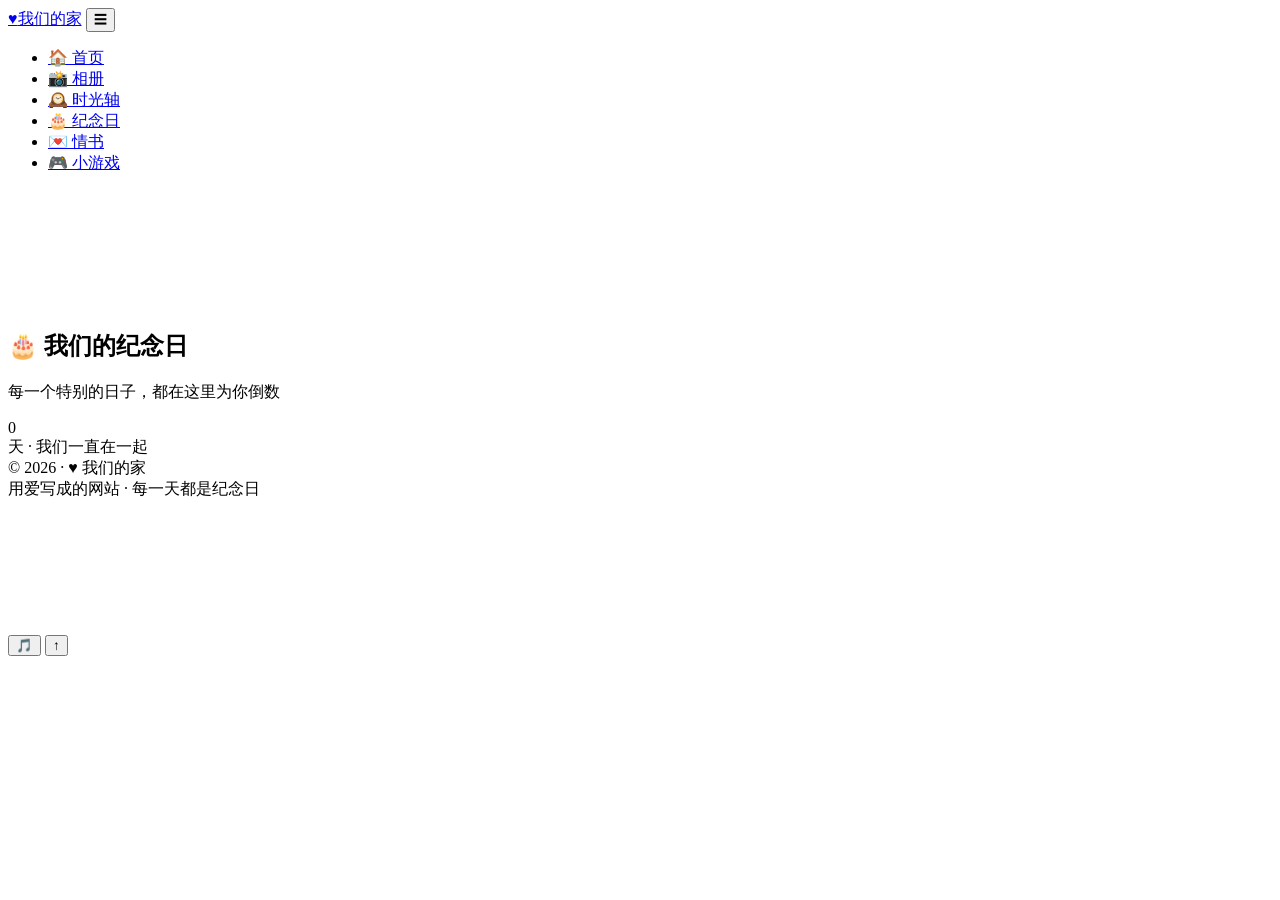
==== anniversary.html @ 44a488ba "init: 情侣网站完整源码(7页面+构建脚本+部署配置)" ====
<!DOCTYPE html>
<html lang="zh-CN">
<head>
  <meta charset="UTF-8">
  <meta name="viewport" content="width=device-width, initial-scale=1.0">
  <title>纪念日 · 特别的日子</title>
  <meta name="description" content="每一个值得庆祝的日子，都倒计时着期待">
  <link rel="icon" href="data:image/svg+xml,%3Csvg xmlns='http://www.w3.org/2000/svg' viewBox='0 0 24 24'%3E%3Cpath fill='%23f06292' d='M12 21s-6.7-4.35-9.33-8.11C.9 10.2 1.6 6.5 4.5 5.3c2.5-1.04 5.05.03 6.5 2.17 1.45-2.14 4-3.21 6.5-2.17 2.9 1.2 3.6 4.9 1.83 7.59C18.7 16.65 12 21 12 21z'/%3E%3C/svg%3E">
  <meta property="og:title" content="纪念日 · 特别的日子">
  <meta property="og:description" content="每一个值得庆祝的日子，都倒计时着期待">
  <meta property="og:type" content="website">
  <meta name="theme-color" content="#f06292">
  <link rel="stylesheet" href="assets/css/style.css">
  <script src="assets/js/config.js"></script>
  <script src="assets/js/lunar.js"></script>
</head>
<body data-page="anniversary.html">

  <nav id="nav">
    <div class="nav-inner">
      <a class="brand" href="home.html"><span class="heart">♥</span><span data-brand>我们的家</span></a>
      <button id="navToggle" aria-label="菜单">☰</button>
      <ul class="nav-links">
        <li><a href="home.html">🏠 首页</a></li>
        <li><a href="gallery.html">📸 相册</a></li>
        <li><a href="timeline.html">🕰️ 时光轴</a></li>
        <li><a href="anniversary.html">🎂 纪念日</a></li>
        <li><a href="letter.html">💌 情书</a></li>
        <li><a href="game.html">🎮 小游戏</a></li>
      </ul>
    </div>
  </nav>

  <main>
    <section class="section" style="padding-top:120px">
      <div class="container">
        <div class="section-title reveal">
          <h2>🎂 我们的纪念日</h2>
          <p>每一个特别的日子，都在这里为你倒数</p>
        </div>

        <!-- 已陪伴总天数 -->
        <div class="big-num glass reveal">
          <div class="num" id="annivTotalDays">0</div>
          <div class="txt">天 · 我们一直在一起</div>
        </div>

        <!-- 下一个纪念日 -->
        <div class="next-anniv glass reveal" id="nextAnniv"></div>

        <div class="anniv-grid" id="annivGrid"></div>
      </div>
    </section>
  </main>

  <footer>
    <div class="brand-line">© <span id="footYear"></span> · <span class="foot-heart">♥</span> <span data-brand>我们的家</span></div>
    <div>用爱写成的网站 · 每一天都是纪念日</div>
  </footer>

  <button id="musicBtn" aria-label="音乐"><span id="musicIcon">🎵</span></button>
  <button id="topBtn" aria-label="返回顶部">↑</button>
  <canvas id="fxCanvas"></canvas>

  <script>
    document.getElementById("footYear").textContent = new Date().getFullYear();
  </script>
  <script src="assets/js/countdown.js"></script>
  <script src="assets/js/main.js"></script>
</body>
</html>
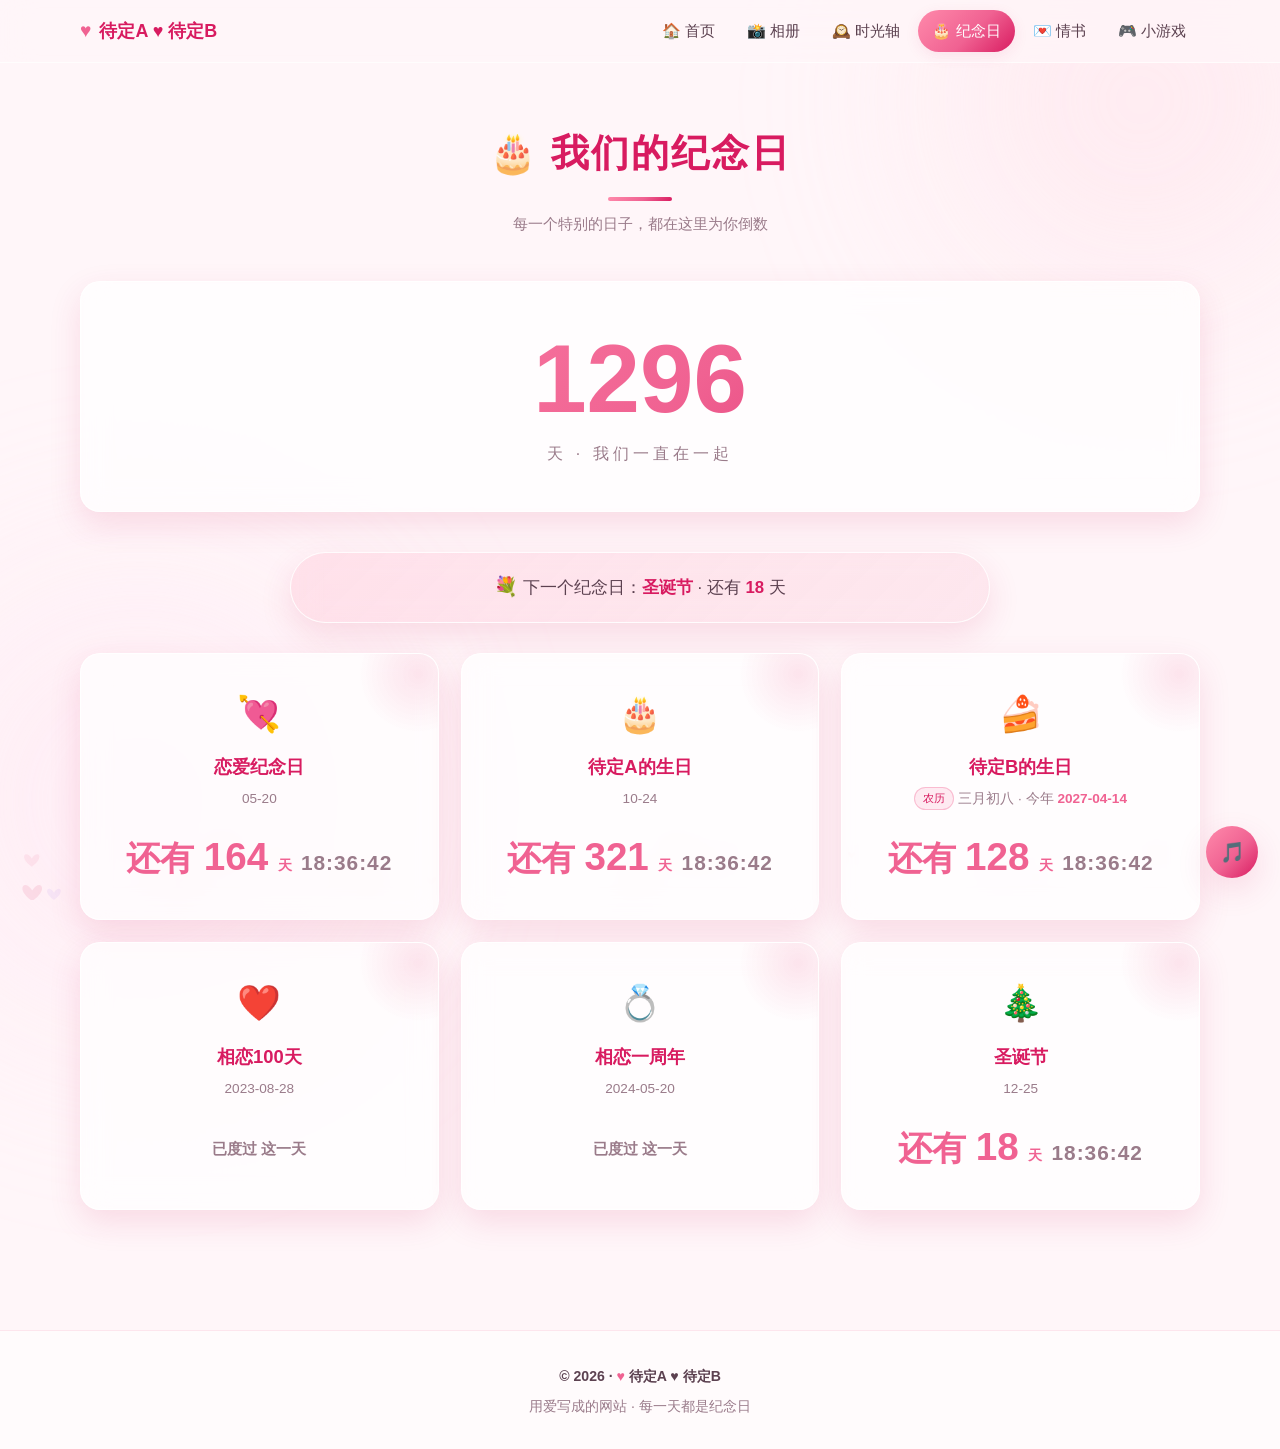
==== commit 7a967090: "feat: 管理员后台 + 服务器端数据存储（留言/情书/照片跨设备共享）" ====
--- a/anniversary.html
+++ b/anniversary.html
@@ -11,6 +11,7 @@
   <meta property="og:type" content="website">
   <meta name="theme-color" content="#f06292">
   <link rel="stylesheet" href="assets/css/style.css">
+  <script src="api/config.php"></script>
   <script src="assets/js/config.js"></script>
   <script src="assets/js/lunar.js"></script>
 </head>
--- a/assets/css/style.css
+++ b/assets/css/style.css
@@ -0,0 +1,1358 @@
+/* ============================================================
+   情侣网站 · 全局样式
+   主题: 粉樱浪漫 · 玻璃拟态 · 零依赖
+   ============================================================ */
+
+:root {
+  --rose:        #f06292;   /* 主色: 玫瑰粉 */
+  --rose-deep:   #d81b60;   /* 深玫红 */
+  --rose-soft:   #f8bbd0;   /* 浅粉 */
+  --peach:       #ffab91;   /* 蜜桃橙 */
+  --lavender:    #b39ddb;   /* 淡紫 */
+  --gold:        #f9a825;   /* 暖金 */
+  --bg:          #fff6f9;   /* 页面底色 */
+  --card:        rgba(255, 255, 255, 0.72);
+  --glass-border:rgba(255, 255, 255, 0.85);
+  --ink:         #5c4150;   /* 主文字 */
+  --ink-soft:    #9a7b8a;   /* 次要文字 */
+  --shadow:      0 12px 32px rgba(214, 51, 108, 0.14);
+  --shadow-sm:   0 4px 14px rgba(214, 51, 108, 0.10);
+  --radius:      20px;
+  --grad:        linear-gradient(135deg, #ff9a9e 0%, #fecfef 55%, #fbd2e0 100%);
+  --grad-btn:    linear-gradient(135deg, #ff8aab 0%, #f06292 55%, #d81b60 100%);
+  --font:        "PingFang SC", "Hiragino Sans GB", "Microsoft YaHei",
+                 "Noto Sans SC", "Source Han Sans SC", sans-serif;
+}
+
+/* ---------- 基础 ---------- */
+* { margin: 0; padding: 0; box-sizing: border-box; }
+
+html { scroll-behavior: smooth; }
+
+body {
+  font-family: var(--font);
+  color: var(--ink);
+  background: var(--bg);
+  min-height: 100vh;
+  overflow-x: hidden;
+  line-height: 1.7;
+  -webkit-font-smoothing: antialiased;
+  animation: pageIn 0.6s ease;
+}
+@keyframes pageIn {
+  from { opacity: 0; }
+  to   { opacity: 1; }
+}
+
+/* 背景装饰: 柔光渐变圆 */
+body::before, body::after {
+  content: "";
+  position: fixed;
+  z-index: -2;
+  border-radius: 50%;
+  filter: blur(90px);
+  opacity: 0.55;
+  pointer-events: none;
+}
+body::before {
+  width: 560px; height: 560px;
+  top: -180px; right: -140px;
+  background: radial-gradient(circle, #ffd9e3 0%, transparent 70%);
+}
+body::after {
+  width: 640px; height: 640px;
+  bottom: -220px; left: -180px;
+  background: radial-gradient(circle, #ffe0f0 0%, transparent 70%);
+}
+
+/* 背景飘心画布 */
+#heartsCanvas {
+  position: fixed;
+  inset: 0;
+  z-index: -1;
+  pointer-events: none;
+}
+
+/* 光标跟随爱心画布(在内容之上、弹窗之下) */
+#cursorCanvas {
+  position: fixed;
+  inset: 0;
+  z-index: 1;
+  pointer-events: none;
+}
+
+::selection { background: var(--rose-soft); color: var(--rose-deep); }
+
+/* 滚动条 */
+::-webkit-scrollbar { width: 10px; }
+::-webkit-scrollbar-track { background: transparent; }
+::-webkit-scrollbar-thumb {
+  background: linear-gradient(var(--rose-soft), var(--rose));
+  border-radius: 6px;
+}
+
+img { max-width: 100%; display: block; }
+a { color: inherit; text-decoration: none; }
+button { font-family: inherit; cursor: pointer; border: none; background: none; }
+
+/* ---------- 工具类 ---------- */
+.container {
+  width: min(1120px, 92vw);
+  margin: 0 auto;
+}
+
+.glass {
+  background: var(--card);
+  border: 1px solid var(--glass-border);
+  backdrop-filter: blur(14px);
+  -webkit-backdrop-filter: blur(14px);
+  border-radius: var(--radius);
+  box-shadow: var(--shadow);
+}
+
+.btn {
+  display: inline-flex;
+  align-items: center;
+  gap: 8px;
+  padding: 13px 30px;
+  border-radius: 999px;
+  background: var(--grad-btn);
+  color: #fff;
+  font-size: 1rem;
+  font-weight: 600;
+  letter-spacing: 1px;
+  box-shadow: var(--shadow-sm);
+  transition: transform 0.25s ease, box-shadow 0.25s ease;
+}
+.btn:hover { transform: translateY(-3px) scale(1.03); box-shadow: var(--shadow); }
+.btn:active { transform: translateY(-1px) scale(0.98); }
+
+.btn-ghost {
+  background: transparent;
+  color: var(--rose-deep);
+  border: 2px solid var(--rose);
+}
+.btn-ghost:hover { background: rgba(240, 98, 146, 0.08); }
+
+.section {
+  padding: 76px 0 60px;
+}
+.section-title {
+  text-align: center;
+  margin-bottom: 44px;
+}
+.section-title h2 {
+  font-size: clamp(1.7rem, 4vw, 2.4rem);
+  color: var(--rose-deep);
+  letter-spacing: 2px;
+  position: relative;
+  display: inline-block;
+}
+.section-title h2::after {
+  content: "";
+  display: block;
+  width: 64px; height: 4px;
+  margin: 12px auto 0;
+  border-radius: 4px;
+  background: var(--grad-btn);
+}
+.section-title p {
+  margin-top: 10px;
+  color: var(--ink-soft);
+  font-size: 0.95rem;
+}
+
+/* 滚动浮现动画 */
+.reveal {
+  opacity: 0;
+  transform: translateY(28px);
+  transition: opacity 0.7s ease, transform 0.7s ease;
+}
+.reveal.visible { opacity: 1; transform: none; }
+
+/* ---------- 导航栏 ---------- */
+#nav {
+  position: fixed;
+  top: 0; left: 0; right: 0;
+  z-index: 100;
+  backdrop-filter: blur(16px);
+  -webkit-backdrop-filter: blur(16px);
+  background: rgba(255, 246, 249, 0.72);
+  border-bottom: 1px solid rgba(255, 255, 255, 0.7);
+  transition: box-shadow 0.3s ease;
+}
+#nav.scrolled { box-shadow: 0 6px 24px rgba(214, 51, 108, 0.12); }
+
+.nav-inner {
+  width: min(1120px, 94vw);
+  margin: 0 auto;
+  height: 62px;
+  display: flex;
+  align-items: center;
+  justify-content: space-between;
+}
+
+.brand {
+  display: flex;
+  align-items: center;
+  gap: 8px;
+  font-weight: 700;
+  font-size: 1.12rem;
+  color: var(--rose-deep);
+}
+.brand .heart {
+  display: inline-block;
+  color: var(--rose);
+  animation: heartbeat 1.4s ease-in-out infinite;
+  font-size: 1.2rem;
+}
+@keyframes heartbeat {
+  0%, 100% { transform: scale(1); }
+  12%      { transform: scale(1.22); }
+  24%      { transform: scale(1); }
+  36%      { transform: scale(1.18); }
+  48%      { transform: scale(1); }
+}
+
+.nav-links {
+  display: flex;
+  align-items: center;
+  gap: 4px;
+  list-style: none;
+}
+.nav-links a {
+  display: block;
+  padding: 8px 14px;
+  border-radius: 999px;
+  font-size: 0.94rem;
+  color: var(--ink);
+  transition: all 0.25s ease;
+}
+.nav-links a:hover { color: var(--rose-deep); background: rgba(240, 98, 146, 0.10); }
+.nav-links a.active {
+  color: #fff;
+  background: var(--grad-btn);
+  box-shadow: var(--shadow-sm);
+}
+
+/* 汉堡菜单(移动端) */
+#navToggle {
+  display: none;
+  width: 42px; height: 42px;
+  border-radius: 12px;
+  font-size: 1.4rem;
+  color: var(--rose-deep);
+  background: rgba(255, 255, 255, 0.8);
+  box-shadow: var(--shadow-sm);
+}
+
+/* ---------- 顶部主区(首页 Hero) ---------- */
+.hero {
+  min-height: 100vh;
+  display: flex;
+  align-items: center;
+  justify-content: center;
+  text-align: center;
+  padding: 110px 0 70px;
+  position: relative;
+}
+.hero-inner { max-width: 760px; }
+
+.hero .names {
+  font-size: clamp(2.4rem, 7vw, 4.2rem);
+  font-weight: 800;
+  letter-spacing: 4px;
+  background: var(--grad-btn);
+  -webkit-background-clip: text;
+  background-clip: text;
+  color: transparent;
+  line-height: 1.25;
+  text-shadow: 0 0 0 rgba(0,0,0,0);
+  filter: drop-shadow(0 4px 14px rgba(216, 27, 96, 0.25));
+}
+.hero-greeting {
+  display: inline-block;
+  margin-bottom: 18px;
+  font-size: 0.95rem;
+  color: var(--rose-deep);
+  background: rgba(255, 255, 255, 0.65);
+  padding: 6px 20px;
+  border-radius: 999px;
+  box-shadow: var(--shadow-sm);
+  letter-spacing: 1px;
+}
+.hero .names .amp {
+  margin: 0 0.3em;
+  background: none;
+  color: var(--rose);
+  -webkit-text-fill-color: var(--rose);
+  animation: heartbeat 1.4s ease-in-out infinite;
+  display: inline-block;
+}
+
+.hero .slogan {
+  margin: 26px auto 14px;
+  font-size: clamp(1.05rem, 2.6vw, 1.35rem);
+  color: var(--ink-soft);
+  max-width: 620px;
+  min-height: 2.4em;
+}
+
+/* 情话轮播 */
+.rotator {
+  margin: 18px auto 34px;
+  min-height: 3.2em;
+  display: flex;
+  align-items: center;
+  justify-content: center;
+}
+.rotator .msg {
+  font-size: clamp(1.1rem, 3vw, 1.5rem);
+  color: var(--rose-deep);
+  font-weight: 600;
+  padding: 14px 26px;
+  border-radius: 999px;
+  background: rgba(255, 255, 255, 0.75);
+  box-shadow: var(--shadow-sm);
+  opacity: 0;
+  transform: translateY(14px);
+  transition: opacity 0.6s ease, transform 0.6s ease;
+}
+.rotator .msg.show { opacity: 1; transform: none; }
+
+.hero-btns { display: flex; gap: 16px; justify-content: center; flex-wrap: wrap; }
+
+/* 今日特殊日庆祝横幅 */
+.today-banner {
+  display: flex;
+  align-items: center;
+  justify-content: center;
+  gap: 6px;
+  flex-wrap: wrap;
+  margin: 34px auto 0;
+  max-width: 580px;
+  padding: 15px 28px;
+  border-radius: 999px;
+  background: linear-gradient(135deg, #ffe3ec, #ffd0de);
+  border: 2px solid rgba(216, 27, 96, 0.25);
+  color: var(--rose-deep);
+  font-size: 1.06rem;
+  font-weight: 600;
+  box-shadow: var(--shadow);
+  animation: bannerPulse 2s ease-in-out infinite;
+}
+@keyframes bannerPulse {
+  0%, 100% { box-shadow: 0 0 0 0 rgba(240, 98, 146, 0.35); }
+  50%      { box-shadow: 0 0 0 14px rgba(240, 98, 146, 0); }
+}
+
+/* 大数字计时器 */
+.stat-band {
+  padding: 16px 0;
+}
+.stat-grid {
+  display: grid;
+  grid-template-columns: repeat(4, 1fr);
+  gap: 18px;
+}
+.stat-card {
+  text-align: center;
+  padding: 26px 12px;
+  border-radius: var(--radius);
+}
+.stat-card .num {
+  font-size: clamp(2rem, 5vw, 3.2rem);
+  font-weight: 800;
+  color: var(--rose-deep);
+  font-variant-numeric: tabular-nums;
+  line-height: 1.1;
+}
+.stat-card .label {
+  margin-top: 6px;
+  color: var(--ink-soft);
+  font-size: 0.9rem;
+  letter-spacing: 3px;
+}
+.stat-band .hint {
+  text-align: center;
+  margin-top: 16px;
+  color: var(--ink-soft);
+  font-size: 0.92rem;
+}
+
+/* 首页卡片区 */
+.card-grid {
+  display: grid;
+  grid-template-columns: repeat(3, 1fr);
+  gap: 22px;
+}
+.feature-card {
+  padding: 30px 26px;
+  border-radius: var(--radius);
+  transition: transform 0.3s ease, box-shadow 0.3s ease;
+}
+.feature-card:hover { transform: translateY(-6px); box-shadow: var(--shadow); }
+.feature-card .icon { font-size: 2.4rem; margin-bottom: 12px; }
+.feature-card h3 { font-size: 1.15rem; color: var(--rose-deep); margin-bottom: 8px; }
+.feature-card p { color: var(--ink-soft); font-size: 0.92rem; }
+.feature-card .link {
+  display: inline-block;
+  margin-top: 14px;
+  color: var(--rose);
+  font-weight: 600;
+  font-size: 0.9rem;
+}
+.feature-card .link:hover { color: var(--rose-deep); }
+
+/* ---------- 相册页 ---------- */
+.gallery-toolbar {
+  text-align: center;
+  margin-bottom: 20px;
+}
+.photo .photo-del {
+  position: absolute;
+  top: 10px; right: 10px;
+  z-index: 2;
+  width: 30px; height: 30px;
+  border-radius: 50%;
+  background: rgba(60, 20, 40, 0.65);
+  color: #fff;
+  font-size: 0.85rem;
+  display: flex;
+  align-items: center;
+  justify-content: center;
+  opacity: 0;
+  transition: opacity 0.25s ease, background 0.25s ease;
+}
+.photo:hover .photo-del { opacity: 1; }
+.photo .photo-del:hover { background: #c62828; }
+.lb-idx {
+  color: #ffd54f;
+  font-weight: 700;
+  margin-right: 8px;
+  font-variant-numeric: tabular-nums;
+}
+.filter-bar {
+  display: flex;
+  justify-content: center;
+  gap: 10px;
+  flex-wrap: wrap;
+  margin-bottom: 34px;
+}
+.chip {
+  padding: 9px 22px;
+  border-radius: 999px;
+  font-size: 0.92rem;
+  color: var(--ink-soft);
+  background: rgba(255, 255, 255, 0.75);
+  box-shadow: var(--shadow-sm);
+  transition: all 0.25s ease;
+}
+.chip:hover { color: var(--rose-deep); }
+.chip.active {
+  background: var(--grad-btn);
+  color: #fff;
+  box-shadow: var(--shadow);
+}
+
+.masonry {
+  columns: 3;
+  column-gap: 18px;
+}
+.photo {
+  break-inside: avoid;
+  margin-bottom: 18px;
+  border-radius: 18px;
+  overflow: hidden;
+  position: relative;
+  cursor: pointer;
+  box-shadow: var(--shadow-sm);
+  transition: transform 0.3s ease, box-shadow 0.3s ease;
+}
+.photo:hover { transform: translateY(-5px) scale(1.01); box-shadow: var(--shadow); }
+.photo img { width: 100%; }
+.photo .cap {
+  position: absolute;
+  left: 0; right: 0; bottom: 0;
+  padding: 30px 16px 12px;
+  background: linear-gradient(transparent, rgba(60, 20, 40, 0.72));
+  color: #fff;
+  font-size: 0.9rem;
+  opacity: 0;
+  transition: opacity 0.3s ease;
+}
+.photo:hover .cap { opacity: 1; }
+
+/* 灯箱 */
+#lightbox {
+  position: fixed;
+  inset: 0;
+  z-index: 200;
+  display: none;
+  align-items: center;
+  justify-content: center;
+  background: rgba(40, 12, 26, 0.88);
+  backdrop-filter: blur(10px);
+}
+#lightbox.open { display: flex; }
+#lightbox img {
+  max-width: min(88vw, 1000px);
+  max-height: 78vh;
+  border-radius: 16px;
+  box-shadow: 0 20px 60px rgba(0,0,0,0.5);
+  animation: zoomIn 0.3s ease;
+}
+@keyframes zoomIn {
+  from { transform: scale(0.92); opacity: 0; }
+  to   { transform: scale(1);   opacity: 1; }
+}
+.lb-caption {
+  position: absolute;
+  bottom: 26px;
+  left: 50%;
+  transform: translateX(-50%);
+  color: #fff;
+  font-size: 1rem;
+  background: rgba(0,0,0,0.35);
+  padding: 8px 20px;
+  border-radius: 999px;
+  max-width: 80vw;
+  text-align: center;
+}
+.lb-btn {
+  position: absolute;
+  top: 50%;
+  transform: translateY(-50%);
+  width: 52px; height: 52px;
+  border-radius: 50%;
+  background: rgba(255,255,255,0.14);
+  color: #fff;
+  font-size: 1.6rem;
+  display: flex;
+  align-items: center;
+  justify-content: center;
+  transition: background 0.25s ease;
+}
+.lb-btn:hover { background: rgba(240, 98, 146, 0.7); }
+#lbPrev  { left: 18px; }
+#lbNext  { right: 18px; }
+#lbClose {
+  position: absolute;
+  top: 18px; right: 18px;
+  transform: none;
+  font-size: 1.2rem;
+}
+
+/* ---------- 时光轴 ---------- */
+.timeline {
+  position: relative;
+  max-width: 860px;
+  margin: 0 auto;
+  padding: 10px 0;
+}
+.timeline::before {
+  content: "";
+  position: absolute;
+  left: 50%;
+  top: 0; bottom: 0;
+  width: 3px;
+  transform: translateX(-50%);
+  background: linear-gradient(var(--rose-soft), var(--rose), var(--lavender));
+  border-radius: 3px;
+}
+.tl-item {
+  position: relative;
+  width: 50%;
+  padding: 0 44px 40px;
+}
+.tl-item.tl-left  { left: 0;   text-align: right; }
+.tl-item.tl-right { left: 50%; text-align: left; }
+.tl-item .dot {
+  position: absolute;
+  top: 6px;
+  width: 18px; height: 18px;
+  border-radius: 50%;
+  background: var(--grad-btn);
+  border: 4px solid #fff;
+  box-shadow: 0 0 0 3px var(--rose-soft), var(--shadow-sm);
+}
+.tl-item.tl-left  .dot { right: -9px; }
+.tl-item.tl-right .dot { left: -9px; }
+.tl-card {
+  display: inline-block;
+  padding: 20px 24px;
+  border-radius: 16px;
+  text-align: left;
+  max-width: 100%;
+  transition: transform 0.3s ease, box-shadow 0.3s ease;
+}
+.tl-card:hover { transform: translateY(-4px); box-shadow: var(--shadow); }
+.tl-date {
+  display: inline-block;
+  font-size: 0.82rem;
+  color: var(--rose-deep);
+  background: rgba(240, 98, 146, 0.12);
+  padding: 3px 12px;
+  border-radius: 999px;
+  font-weight: 600;
+  margin-bottom: 8px;
+}
+.tl-card h3 { font-size: 1.05rem; margin-bottom: 6px; color: var(--ink); }
+.tl-card .tl-icon { font-size: 1.6rem; margin-bottom: 4px; }
+.tl-card p { color: var(--ink-soft); font-size: 0.9rem; }
+
+/* 未来事件(即将到来) */
+.tl-item.tl-future .tl-card {
+  border: 2px dashed rgba(240, 98, 146, 0.45);
+  background: rgba(255, 248, 251, 0.75);
+}
+.tl-item.tl-future .tl-date {
+  background: rgba(249, 168, 37, 0.16);
+  color: #b26a00;
+}
+.tl-item.tl-future .dot {
+  background: linear-gradient(135deg, #f9a825, #f06292);
+}
+
+/* ---------- 纪念日页 ---------- */
+.anniv-grid {
+  display: grid;
+  grid-template-columns: repeat(auto-fill, minmax(300px, 1fr));
+  gap: 22px;
+}
+.anniv-card {
+  padding: 30px 26px;
+  text-align: center;
+  border-radius: var(--radius);
+  transition: transform 0.3s ease, box-shadow 0.3s ease;
+  position: relative;
+  overflow: hidden;
+}
+.anniv-card::before {
+  content: "";
+  position: absolute;
+  top: -40px; right: -40px;
+  width: 120px; height: 120px;
+  border-radius: 50%;
+  background: radial-gradient(circle, rgba(240,98,146,0.16), transparent 70%);
+}
+.anniv-card:hover { transform: translateY(-6px); box-shadow: var(--shadow); }
+.anniv-card .icon { font-size: 2.2rem; }
+.anniv-card h3 { margin: 8px 0 4px; color: var(--rose-deep); font-size: 1.15rem; }
+.anniv-card .date { color: var(--ink-soft); font-size: 0.85rem; }
+
+/* 农历生日徽标 */
+.lunar-badge {
+  display: inline-block;
+  font-size: 0.7rem;
+  color: var(--rose-deep);
+  background: rgba(240, 98, 146, 0.12);
+  border: 1px solid rgba(240, 98, 146, 0.35);
+  padding: 1px 8px;
+  border-radius: 999px;
+  margin-right: 4px;
+  vertical-align: 1px;
+}
+.anniv-card .date .lunar-solar { color: var(--rose); font-weight: 600; }
+.anniv-card .count {
+  margin-top: 14px;
+  font-size: clamp(1.5rem, 4vw, 2.1rem);
+  font-weight: 800;
+  color: var(--rose);
+  font-variant-numeric: tabular-nums;
+}
+.anniv-card .count small { font-size: 0.9rem; font-weight: 600; }
+.anniv-card .count b { font-size: 1.15em; }
+.anniv-card .count .hms {
+  font-size: 0.62em;
+  font-weight: 600;
+  color: var(--ink-soft);
+  letter-spacing: 1px;
+  font-variant-numeric: tabular-nums;
+}
+.big-num {
+  text-align: center;
+  padding: 44px 24px;
+  margin-bottom: 40px;
+  border-radius: var(--radius);
+  position: relative;
+  overflow: hidden;
+}
+.big-num .num {
+  font-size: clamp(3.4rem, 10vw, 6rem);
+  font-weight: 800;
+  background: var(--grad-btn);
+  -webkit-background-clip: text;
+  background-clip: text;
+  color: transparent;
+  line-height: 1.1;
+}
+.big-num .txt { margin-top: 8px; color: var(--ink-soft); letter-spacing: 4px; }
+
+/* 下一个纪念日横幅 */
+.next-anniv {
+  max-width: 700px;
+  margin: 0 auto 30px;
+  padding: 18px 26px;
+  text-align: center;
+  font-size: 1.05rem;
+  border-radius: 999px;
+  background: linear-gradient(135deg, rgba(255, 138, 171, 0.18), rgba(240, 98, 146, 0.10));
+}
+.next-anniv b { color: var(--rose-deep); }
+.next-anniv .n-icon { font-size: 1.2rem; }
+
+/* ---------- 情书页 ---------- */
+.letter-grid {
+  display: grid;
+  grid-template-columns: repeat(auto-fill, minmax(300px, 1fr));
+  gap: 24px;
+}
+.envelope {
+  perspective: 1000px;
+  cursor: pointer;
+  min-height: 300px;
+}
+.env-inner {
+  position: relative;
+  width: 100%;
+  min-height: 300px;
+  transform-style: preserve-3d;
+  transition: transform 0.7s cubic-bezier(0.4, 0.2, 0.2, 1);
+}
+.envelope.open .env-inner { transform: rotateY(180deg); }
+.env-face {
+  position: absolute;
+  inset: 0;
+  backface-visibility: hidden;
+  -webkit-backface-visibility: hidden;
+  border-radius: var(--radius);
+  display: flex;
+  flex-direction: column;
+  align-items: center;
+  justify-content: center;
+  padding: 28px;
+  text-align: center;
+}
+.env-front {
+  background: linear-gradient(150deg, #fff0f5 0%, #ffe3ee 100%);
+  border: 1px solid rgba(255,255,255,0.9);
+  box-shadow: var(--shadow);
+}
+.env-front .seal {
+  width: 62px; height: 62px;
+  border-radius: 50%;
+  background: var(--grad-btn);
+  display: flex;
+  align-items: center;
+  justify-content: center;
+  color: #fff;
+  font-size: 1.5rem;
+  box-shadow: var(--shadow-sm);
+  margin-bottom: 14px;
+}
+.env-front h3 { color: var(--rose-deep); font-size: 1.15rem; }
+.env-front .hint { color: var(--ink-soft); font-size: 0.82rem; margin-top: 8px; }
+.env-back {
+  background: linear-gradient(160deg, #fff 0%, #fff7fa 100%);
+  border: 1px solid rgba(240,98,146,0.18);
+  transform: rotateY(180deg);
+  box-shadow: var(--shadow);
+  align-items: flex-start;
+  justify-content: flex-start;
+  text-align: left;
+  overflow-y: auto;
+}
+.env-back .letter-date { color: var(--ink-soft); font-size: 0.8rem; }
+.env-back h4 { color: var(--rose-deep); margin: 6px 0 10px; }
+.env-back .letter-body {
+  color: var(--ink);
+  font-size: 0.92rem;
+  white-space: pre-line;
+  max-height: 180px;
+  overflow-y: auto;
+  padding-right: 6px;
+}
+.env-back .sign { margin-top: 14px; text-align: right; color: var(--rose-deep); font-weight: 600; }
+
+/* 手写情书徽标 & 删除 */
+.env-front { position: relative; }
+.env-badge {
+  position: absolute;
+  top: 14px; right: 14px;
+  font-size: 0.72rem;
+  padding: 3px 10px;
+  border-radius: 999px;
+  background: var(--grad-btn);
+  color: #fff;
+  box-shadow: var(--shadow-sm);
+}
+.env-del {
+  margin-top: 14px;
+  font-size: 0.78rem;
+  color: #c62828;
+  background: rgba(229, 57, 53, 0.08);
+  padding: 6px 14px;
+  border-radius: 999px;
+  transition: background 0.25s ease;
+}
+.env-del:hover { background: rgba(229, 57, 53, 0.18); }
+
+/* 许愿瓶 */
+.wish-grid {
+  display: grid;
+  grid-template-columns: repeat(auto-fill, minmax(150px, 1fr));
+  gap: 16px;
+  margin-top: 20px;
+}
+.wish {
+  text-align: center;
+  padding: 18px 12px;
+  border-radius: 16px;
+  cursor: pointer;
+  transition: transform 0.3s ease, box-shadow 0.3s ease;
+}
+.wish:hover { transform: translateY(-5px) rotate(-2deg); box-shadow: var(--shadow); }
+.wish .bottle { font-size: 2.2rem; display: block; }
+.wish .w-title { margin-top: 6px; color: var(--ink); font-size: 0.88rem; }
+.wish .w-text {
+  color: var(--rose-deep);
+  font-size: 0.8rem;
+  margin-top: 4px;
+  opacity: 0;
+  max-height: 0;
+  overflow: hidden;
+  transition: all 0.4s ease;
+}
+.wish.open .w-text { opacity: 1; max-height: 120px; }
+
+/* ---------- 写情书弹窗 & 通用输入 ---------- */
+.modal {
+  position: fixed;
+  inset: 0;
+  z-index: 250;
+  display: none;
+  align-items: center;
+  justify-content: center;
+  background: rgba(60, 20, 40, 0.45);
+  backdrop-filter: blur(6px);
+  -webkit-backdrop-filter: blur(6px);
+  padding: 20px;
+}
+.modal.open { display: flex; }
+.modal-card {
+  width: min(480px, 94vw);
+  padding: 32px 30px;
+  border-radius: 22px;
+  animation: zoomIn 0.3s ease;
+}
+.modal-card h3 { color: var(--rose-deep); font-size: 1.3rem; margin-bottom: 6px; }
+.modal-card .modal-sub { color: var(--ink-soft); font-size: 0.82rem; margin-bottom: 18px; }
+.modal-card .field { width: 100%; margin-bottom: 12px; }
+.modal-btns {
+  display: flex;
+  gap: 12px;
+  margin-top: 16px;
+}
+.modal-btns .btn { flex: 1; justify-content: center; }
+
+.field {
+  width: 100%;
+  padding: 12px 16px;
+  border-radius: 14px;
+  border: 2px solid rgba(240, 98, 146, 0.3);
+  background: rgba(255, 255, 255, 0.92);
+  font-size: 0.98rem;
+  color: var(--ink);
+  outline: none;
+  transition: border-color 0.3s ease;
+  font-family: inherit;
+  resize: vertical;
+}
+.field:focus { border-color: var(--rose); }
+.field::placeholder { color: #c9a8b6; }
+
+/* ---------- 悄悄话留言板 ---------- */
+.board {
+  max-width: 680px;
+  margin: 0 auto;
+  padding: 26px;
+}
+.board-input {
+  display: flex;
+  gap: 10px;
+  margin-bottom: 20px;
+}
+.board-input #msgName { flex: 0 0 140px; }
+.board-input #msgText { flex: 1; }
+.board-input .btn { flex-shrink: 0; padding: 12px 26px; }
+.board-empty {
+  text-align: center;
+  color: var(--ink-soft);
+  padding: 22px 0;
+  font-size: 0.92rem;
+}
+.msg-item {
+  display: flex;
+  align-items: center;
+  justify-content: space-between;
+  gap: 10px;
+  padding: 12px 16px;
+  border-radius: 14px;
+  background: rgba(255, 255, 255, 0.72);
+  border: 1px solid rgba(240, 98, 146, 0.12);
+  margin-bottom: 10px;
+  transition: transform 0.25s ease, box-shadow 0.25s ease;
+}
+.msg-item:hover { transform: translateX(4px); box-shadow: var(--shadow-sm); }
+.msg-main b { color: var(--rose-deep); margin-right: 6px; }
+.msg-text { color: var(--ink); font-size: 0.95rem; }
+.msg-side { display: flex; align-items: center; gap: 8px; flex-shrink: 0; }
+.msg-time { color: var(--ink-soft); font-size: 0.76rem; font-variant-numeric: tabular-nums; }
+.msg-del {
+  width: 24px; height: 24px;
+  border-radius: 50%;
+  color: #c9a8b6;
+  font-size: 0.8rem;
+  display: flex;
+  align-items: center;
+  justify-content: center;
+  transition: all 0.25s ease;
+}
+.msg-del:hover { background: rgba(229, 57, 53, 0.12); color: #c62828; }
+
+@media (max-width: 640px) {
+  .board-input { flex-wrap: wrap; }
+  .board-input #msgName { flex: 1 1 100%; }
+  .board-input .btn { width: 100%; }
+}
+
+/* ---------- 小游戏页 ---------- */
+.quiz-box {
+  max-width: 640px;
+  margin: 0 auto;
+  padding: 36px 30px;
+  text-align: center;
+}
+.quiz-progress {
+  height: 10px;
+  border-radius: 999px;
+  background: rgba(240, 98, 146, 0.14);
+  overflow: hidden;
+  margin-bottom: 26px;
+}
+.quiz-progress .bar {
+  height: 100%;
+  width: 0%;
+  border-radius: 999px;
+  background: var(--grad-btn);
+  transition: width 0.5s ease;
+}
+.quiz-ques { font-size: 1.3rem; font-weight: 700; color: var(--ink); margin-bottom: 22px; min-height: 3em; }
+.quiz-opts { display: grid; gap: 12px; }
+.quiz-opt {
+  padding: 14px 20px;
+  border-radius: 14px;
+  border: 2px solid rgba(240, 98, 146, 0.25);
+  background: rgba(255,255,255,0.85);
+  font-size: 1rem;
+  color: var(--ink);
+  text-align: left;
+  transition: all 0.25s ease;
+}
+.quiz-opt:hover:not(:disabled) {
+  border-color: var(--rose);
+  background: rgba(240, 98, 146, 0.08);
+  transform: translateX(4px);
+}
+.quiz-opt.correct {
+  border-color: #43a047;
+  background: rgba(67, 160, 71, 0.12);
+  color: #2e7d32;
+  font-weight: 700;
+}
+.quiz-opt.wrong {
+  border-color: #e53935;
+  background: rgba(229, 57, 53, 0.10);
+  color: #c62828;
+}
+.quiz-opt:disabled { cursor: default; }
+.quiz-msg { margin-top: 18px; min-height: 1.6em; color: var(--rose-deep); font-weight: 600; }
+.quiz-score {
+  font-size: 2.6rem;
+  font-weight: 800;
+  background: var(--grad-btn);
+  -webkit-background-clip: text;
+  background-clip: text;
+  color: transparent;
+  margin: 10px 0 6px;
+}
+.quiz-verdict { color: var(--ink-soft); margin-bottom: 22px; }
+.quiz-verdict .quiz-record {
+  display: inline-block;
+  margin-top: 8px;
+  color: var(--gold);
+  font-weight: 700;
+  font-size: 0.95rem;
+}
+.quiz-verdict .quiz-best {
+  display: inline-block;
+  margin-top: 6px;
+  color: var(--ink-soft);
+  font-size: 0.85rem;
+}
+
+/* 彩带画布(游戏通关) */
+#confettiCanvas {
+  position: fixed;
+  inset: 0;
+  z-index: 300;
+  pointer-events: none;
+}
+
+/* ---------- 真心话卡片 ---------- */
+.truth-box {
+  max-width: 560px;
+  margin: 0 auto;
+  padding: 34px 28px;
+  text-align: center;
+}
+.truth-card {
+  min-height: 96px;
+  display: flex;
+  align-items: center;
+  justify-content: center;
+  padding: 18px 22px;
+  margin-bottom: 22px;
+  font-size: 1.12rem;
+  font-weight: 600;
+  color: var(--rose-deep);
+  background: linear-gradient(150deg, #fff0f5 0%, #ffe9f1 100%);
+  border: 1px dashed rgba(240, 98, 146, 0.4);
+  border-radius: 18px;
+  line-height: 1.6;
+  transition: transform 0.35s ease;
+}
+.truth-card.flip {
+  animation: cardFlip 0.4s ease;
+}
+@keyframes cardFlip {
+  0%   { transform: rotateX(8deg) scale(0.97); opacity: 0.4; }
+  100% { transform: none; opacity: 1; }
+}
+
+/* ---------- 解锁页 ---------- */
+.unlock-body {
+  min-height: 100vh;
+  display: flex;
+  align-items: center;
+  justify-content: center;
+  position: relative;
+  overflow: hidden;
+  background: linear-gradient(160deg, #fff0f6 0%, #ffe4ee 50%, #ffeef7 100%);
+}
+#petalCanvas {
+  position: absolute;
+  inset: 0;
+  pointer-events: none;
+}
+.unlock-card {
+  position: relative;
+  z-index: 2;
+  width: min(420px, 90vw);
+  padding: 48px 36px;
+  text-align: center;
+}
+.unlock-card .big-heart {
+  font-size: 3.4rem;
+  display: inline-block;
+  animation: heartbeat 1.4s ease-in-out infinite;
+  margin-bottom: 10px;
+}
+.unlock-card h1 {
+  font-size: 1.7rem;
+  color: var(--rose-deep);
+  margin-bottom: 8px;
+  letter-spacing: 2px;
+}
+.unlock-card .sub { color: var(--ink-soft); font-size: 0.92rem; margin-bottom: 28px; }
+.unlock-card input {
+  width: 100%;
+  padding: 14px 18px;
+  border-radius: 14px;
+  border: 2px solid rgba(240, 98, 146, 0.3);
+  background: rgba(255,255,255,0.9);
+  font-size: 1.05rem;
+  text-align: center;
+  letter-spacing: 6px;
+  color: var(--ink);
+  outline: none;
+  transition: border-color 0.3s ease;
+  font-family: inherit;
+}
+.unlock-card input:focus { border-color: var(--rose); }
+.unlock-card .btn { width: 100%; margin-top: 18px; justify-content: center; }
+.unlock-card .hint { margin-top: 20px; color: var(--ink-soft); font-size: 0.8rem; }
+.unlock-card.shake { animation: shake 0.45s ease; }
+@keyframes shake {
+  0%, 100% { transform: translateX(0); }
+  20% { transform: translateX(-12px); }
+  40% { transform: translateX(10px); }
+  60% { transform: translateX(-8px); }
+  80% { transform: translateX(6px); }
+}
+
+/* ---------- 悬浮元素 ---------- */
+#musicBtn {
+  position: fixed;
+  right: 22px; bottom: 22px;
+  z-index: 150;
+  width: 52px; height: 52px;
+  border-radius: 50%;
+  background: var(--grad-btn);
+  color: #fff;
+  font-size: 1.25rem;
+  display: flex;
+  align-items: center;
+  justify-content: center;
+  box-shadow: var(--shadow);
+  transition: transform 0.3s ease;
+}
+#musicBtn:hover { transform: scale(1.1) rotate(8deg); }
+#musicBtn.off { opacity: 0.75; }
+
+#topBtn {
+  position: fixed;
+  right: 24px; bottom: 88px;
+  z-index: 150;
+  width: 44px; height: 44px;
+  border-radius: 50%;
+  background: rgba(255,255,255,0.9);
+  color: var(--rose-deep);
+  font-size: 1.1rem;
+  display: flex;
+  align-items: center;
+  justify-content: center;
+  box-shadow: var(--shadow-sm);
+  opacity: 0;
+  pointer-events: none;
+  transition: opacity 0.3s ease;
+}
+#topBtn.show { opacity: 1; pointer-events: auto; }
+
+/* Toast 提示 */
+#toast {
+  position: fixed;
+  left: 50%;
+  bottom: 110px;
+  transform: translateX(-50%) translateY(20px);
+  z-index: 400;
+  padding: 11px 24px;
+  border-radius: 999px;
+  background: rgba(60, 20, 40, 0.88);
+  color: #fff;
+  font-size: 0.92rem;
+  opacity: 0;
+  pointer-events: none;
+  transition: all 0.35s ease;
+  white-space: nowrap;
+}
+#toast.show { opacity: 1; transform: translateX(-50%) translateY(0); }
+
+/* ---------- 页脚 ---------- */
+footer {
+  margin-top: 60px;
+  padding: 34px 0 30px;
+  text-align: center;
+  color: var(--ink-soft);
+  font-size: 0.88rem;
+  border-top: 1px solid rgba(240, 98, 146, 0.14);
+  background: rgba(255,255,255,0.5);
+}
+footer .foot-heart {
+  display: inline-block;
+  color: var(--rose);
+  animation: heartbeat 1.4s ease-in-out infinite;
+}
+footer .brand-line { margin-bottom: 6px; font-weight: 600; color: var(--ink); }
+
+/* ---------- 主页: 恋爱进度环 + 回忆闪现 ---------- */
+.progress-row {
+  display: grid;
+  grid-template-columns: 1fr 1fr;
+  gap: 18px;
+  max-width: 860px;
+  margin: 0 auto;
+}
+.progress-card {
+  display: flex;
+  flex-direction: column;
+  align-items: center;
+  gap: 14px;
+  padding: 26px 20px;
+  text-align: center;
+}
+.ring-wrap { position: relative; width: 132px; height: 132px; }
+.ring {
+  width: 100%;
+  height: 100%;
+  transform: rotate(-90deg);
+}
+.ring-bg {
+  fill: none;
+  stroke: rgba(240, 98, 146, 0.14);
+  stroke-width: 9;
+}
+.ring-fill {
+  fill: none;
+  stroke: var(--grad-btn);
+  stroke-width: 9;
+  stroke-linecap: round;
+  transition: stroke-dashoffset 0.2s linear;
+}
+.ring-center {
+  position: absolute;
+  inset: 0;
+  display: flex;
+  flex-direction: column;
+  align-items: center;
+  justify-content: center;
+  gap: 2px;
+}
+.ring-pct {
+  font-size: 1.35rem;
+  font-weight: 700;
+  color: var(--rose-deep);
+  font-variant-numeric: tabular-nums;
+}
+.ring-label { font-size: 0.72rem; color: var(--ink-soft); }
+.ring-text {
+  font-size: 0.88rem;
+  color: var(--ink-soft);
+  line-height: 1.5;
+}
+.ring-text b { color: var(--rose-deep); }
+.memory-card {
+  padding: 18px 18px 12px;
+  text-align: center;
+}
+.memory-title { font-weight: 700; color: var(--ink); margin-bottom: 10px; }
+.mem-img {
+  width: 100%;
+  aspect-ratio: 4 / 3;
+  object-fit: cover;
+  border-radius: 14px;
+  opacity: 0;
+  transform: scale(1.03);
+  transition: opacity 0.8s ease, transform 0.8s ease;
+  background: var(--rose-soft);
+}
+.mem-img.mem-in { opacity: 1; transform: scale(1); }
+.memory-cap {
+  margin-top: 8px;
+  font-size: 0.85rem;
+  color: var(--ink-soft);
+  min-height: 1.2em;
+}
+
+/* ---------- 烟花庆祝覆盖层(特殊日) ---------- */
+#fxCanvas {
+  position: fixed;
+  inset: 0;
+  width: 100%;
+  height: 100%;
+  pointer-events: none;
+  z-index: 120;
+}
+
+/* ---------- 时光轴: 年份吸顶标签 ---------- */
+.tl-year {
+  position: sticky;
+  top: 66px;
+  z-index: 5;
+  margin: 6px 0 18px;
+  text-align: center;
+}
+.tl-year h2 {
+  display: inline-block;
+  font-size: 0.95rem;
+  font-weight: 700;
+  color: var(--rose-deep);
+  background: rgba(255, 246, 249, 0.92);
+  backdrop-filter: blur(8px);
+  border: 1px solid rgba(240, 98, 146, 0.25);
+  padding: 6px 20px;
+  border-radius: 999px;
+  box-shadow: var(--shadow-sm);
+}
+
+/* ---------- 默契度测试 ---------- */
+.compat-ques {
+  font-size: 1.1rem;
+  font-weight: 600;
+  color: var(--ink);
+  min-height: 1.6em;
+  margin-bottom: 6px;
+}
+.compat-opt { margin: 6px 0; }
+.compat-big {
+  font-size: 1.8rem;
+  color: var(--rose-deep);
+  font-variant-numeric: tabular-nums;
+}
+.compat-row {
+  text-align: left;
+  padding: 10px 14px;
+  margin: 8px 0;
+  border-radius: 12px;
+  font-size: 0.9rem;
+  border: 1px solid rgba(240, 98, 146, 0.12);
+}
+.compat-row.ok { background: rgba(129, 199, 132, 0.10); }
+.compat-row.no { background: rgba(239, 154, 154, 0.08); }
+.compat-q { font-weight: 600; color: var(--ink); margin-bottom: 4px; }
+.compat-ans { color: var(--ink-soft); font-size: 0.84rem; line-height: 1.5; }
+
+/* ---------- 响应式 ---------- */
+@media (max-width: 900px) {
+  .masonry { columns: 2; }
+  .card-grid { grid-template-columns: repeat(2, 1fr); }
+}
+
+@media (max-width: 640px) {
+  .nav-links {
+    position: fixed;
+    top: 62px; left: 0; right: 0;
+    flex-direction: column;
+    align-items: stretch;
+    background: rgba(255, 246, 249, 0.96);
+    backdrop-filter: blur(16px);
+    padding: 10px 16px 18px;
+    box-shadow: var(--shadow);
+    border-radius: 0 0 20px 20px;
+    gap: 4px;
+    transform: translateY(-140%);
+    transition: transform 0.35s ease;
+  }
+  .nav-links.open { transform: none; }
+  .nav-links a { text-align: center; padding: 12px; font-size: 1rem; }
+  #navToggle { display: flex; align-items: center; justify-content: center; }
+
+  .stat-grid { grid-template-columns: repeat(2, 1fr); gap: 12px; }
+  .card-grid { grid-template-columns: 1fr; }
+  .masonry { columns: 2; column-gap: 10px; }
+  .photo { margin-bottom: 10px; border-radius: 14px; }
+
+  .timeline::before { left: 14px; }
+  .tl-item { width: 100%; left: 0 !important; text-align: left !important; padding: 0 0 30px 46px; }
+  .tl-item .dot { left: 5px !important; right: auto !important; }
+
+  .hero { padding-top: 100px; }
+  .section { padding: 56px 0 44px; }
+  .lb-btn { width: 44px; height: 44px; }
+  #lbPrev { left: 8px; }
+  #lbNext { right: 8px; }
+
+  .progress-row { grid-template-columns: 1fr; }
+  .tl-year { top: 56px; }
+}
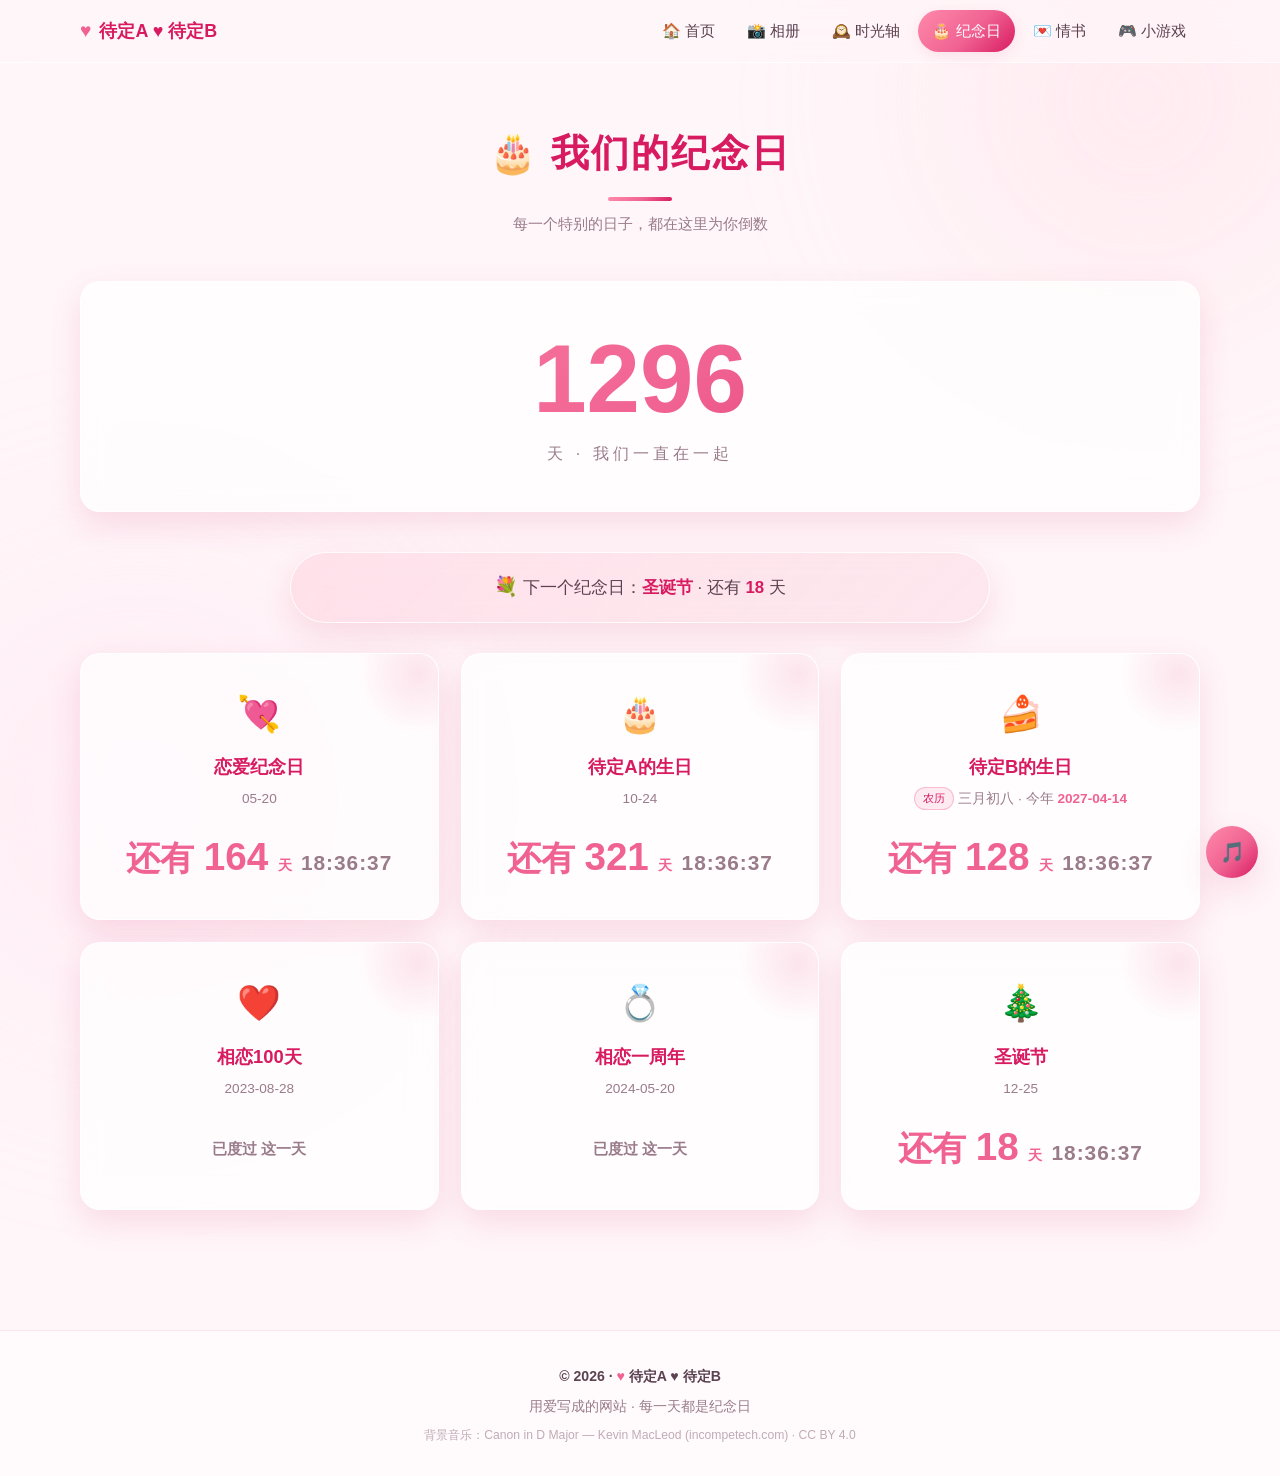
==== commit b31a743d: "背景音乐: 换为卡农钢琴版 Canon in D (Kevin MacLeod, CC BY 4.0) + 页脚署名" ====
--- a/anniversary.html
+++ b/anniversary.html
@@ -57,6 +57,7 @@
   <footer>
     <div class="brand-line">© <span id="footYear"></span> · <span class="foot-heart">♥</span> <span data-brand>我们的家</span></div>
     <div>用爱写成的网站 · 每一天都是纪念日</div>
+    <div class="music-credit">背景音乐：Canon in D Major — Kevin MacLeod (incompetech.com) · CC BY 4.0</div>
   </footer>
 
   <button id="musicBtn" aria-label="音乐"><span id="musicIcon">🎵</span></button>
--- a/assets/css/style.css
+++ b/assets/css/style.css
@@ -1175,6 +1175,11 @@
   animation: heartbeat 1.4s ease-in-out infinite;
 }
 footer .brand-line { margin-bottom: 6px; font-weight: 600; color: var(--ink); }
+footer .music-credit {
+  margin-top: 6px;
+  font-size: 0.76rem;
+  opacity: 0.62;
+}
 
 /* ---------- 主页: 恋爱进度环 + 回忆闪现 ---------- */
 .progress-row {
@@ -1312,6 +1317,56 @@
 .compat-row.no { background: rgba(239, 154, 154, 0.08); }
 .compat-q { font-weight: 600; color: var(--ink); margin-bottom: 4px; }
 .compat-ans { color: var(--ink-soft); font-size: 0.84rem; line-height: 1.5; }
+
+/* 身份选择（发起挑战） */
+.compat-rolepick {
+  display: flex;
+  flex-wrap: wrap;
+  gap: 10px;
+  justify-content: center;
+  margin-top: 8px;
+}
+.compat-role-btn {
+  font-size: 1rem;
+  padding: 10px 20px;
+}
+
+/* 默契历史 */
+.compat-hist {
+  margin-top: 18px;
+  text-align: left;
+  border-top: 1px dashed rgba(240, 98, 146, 0.25);
+  padding-top: 12px;
+}
+.compat-hist-title {
+  font-size: 0.95rem;
+  color: var(--rose-deep);
+  margin-bottom: 8px;
+}
+.compat-hist-row {
+  display: flex;
+  align-items: center;
+  gap: 10px;
+  width: 100%;
+  padding: 8px 12px;
+  margin: 6px 0;
+  border: 1px solid rgba(240, 98, 146, 0.15);
+  border-radius: 10px;
+  background: rgba(255, 255, 255, 0.5);
+  cursor: pointer;
+  text-align: left;
+  font: inherit;
+  transition: background 0.2s;
+}
+.compat-hist-row:hover { background: rgba(240, 98, 146, 0.06); }
+.compat-hist-pct {
+  font-weight: 700;
+  color: var(--rose-deep);
+  font-variant-numeric: tabular-nums;
+  min-width: 44px;
+}
+.compat-hist-info { flex: 1; font-size: 0.85rem; color: var(--ink-soft); }
+.compat-hist-time { font-size: 0.75rem; color: var(--ink-soft); opacity: 0.8; }
 
 /* ---------- 响应式 ---------- */
 @media (max-width: 900px) {
@@ -1355,4 +1410,4 @@
 
   .progress-row { grid-template-columns: 1fr; }
   .tl-year { top: 56px; }
-}+}
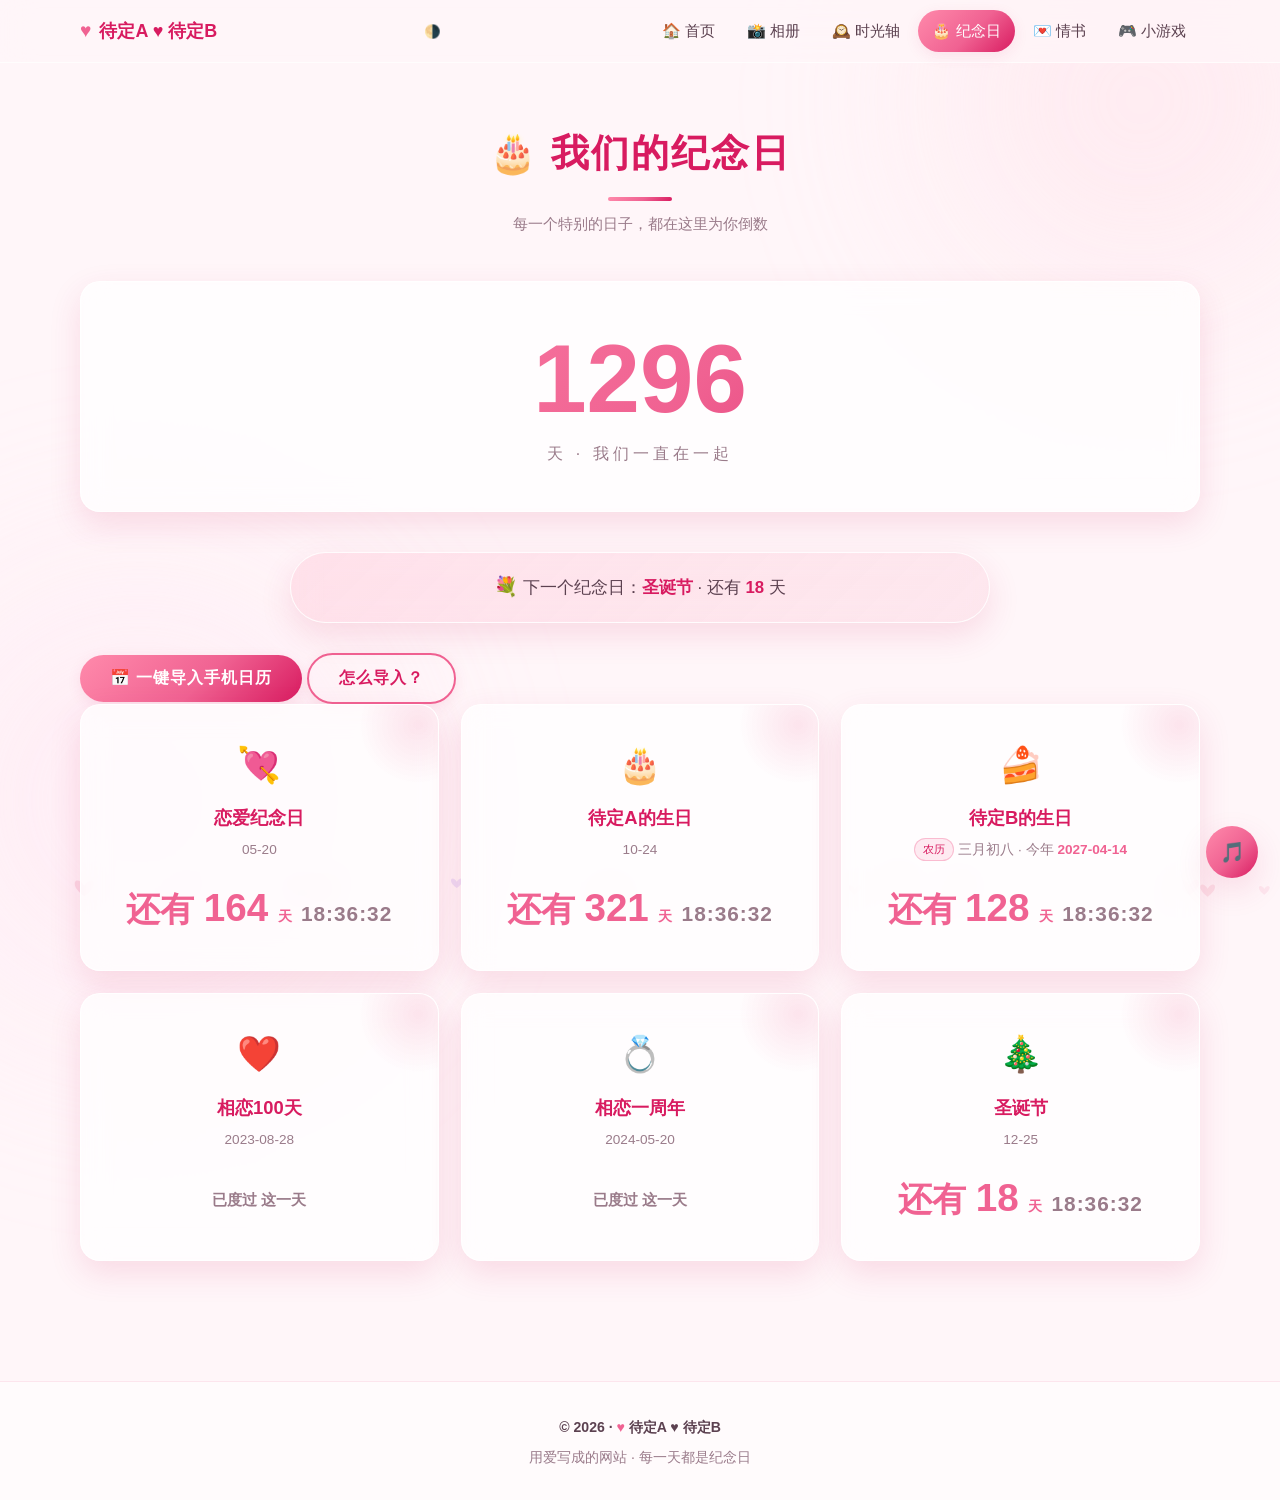
==== commit d9e79690: "sync: 五个内页（对应本地第 3 批）" ====
--- a/anniversary.html
+++ b/anniversary.html
@@ -10,9 +10,12 @@
   <meta property="og:description" content="每一个值得庆祝的日子，都倒计时着期待">
   <meta property="og:type" content="website">
   <meta name="theme-color" content="#f06292">
+  <meta name="robots" content="noindex,nofollow,noarchive">
+  <script src="assets/js/theme.js"></script>
   <link rel="stylesheet" href="assets/css/style.css">
   <script src="api/config.php"></script>
   <script src="assets/js/config.js"></script>
+  <script src="assets/js/gate.js"></script>
   <script src="assets/js/lunar.js"></script>
 </head>
 <body data-page="anniversary.html">
@@ -20,6 +23,7 @@
   <nav id="nav">
     <div class="nav-inner">
       <a class="brand" href="home.html"><span class="heart">♥</span><span data-brand>我们的家</span></a>
+      <button id="themeBtn" class="theme-btn" type="button" aria-label="切换主题">🌗</button>
       <button id="navToggle" aria-label="菜单">☰</button>
       <ul class="nav-links">
         <li><a href="home.html">🏠 首页</a></li>
@@ -49,6 +53,12 @@
         <!-- 下一个纪念日 -->
         <div class="next-anniv glass reveal" id="nextAnniv"></div>
 
+        <!-- 加到手机日历（.ics 下载导入；InfinityFree 拦截外部抓取，故不做订阅源） -->
+        <div class="ics-bar reveal">
+          <button class="btn" id="icsAllBtn" type="button">📅 一键导入手机日历</button>
+          <button class="btn btn-ghost" id="icsGuideBtn" type="button">怎么导入？</button>
+        </div>
+
         <div class="anniv-grid" id="annivGrid"></div>
       </div>
     </section>
@@ -57,17 +67,35 @@
   <footer>
     <div class="brand-line">© <span id="footYear"></span> · <span class="foot-heart">♥</span> <span data-brand>我们的家</span></div>
     <div>用爱写成的网站 · 每一天都是纪念日</div>
-    <div class="music-credit">背景音乐：Canon in D Major — Kevin MacLeod (incompetech.com) · CC BY 4.0</div>
   </footer>
 
   <button id="musicBtn" aria-label="音乐"><span id="musicIcon">🎵</span></button>
   <button id="topBtn" aria-label="返回顶部">↑</button>
   <canvas id="fxCanvas"></canvas>
 
+  <!-- 日历导入指引 -->
+  <div class="modal" id="icsGuide">
+    <div class="modal-card glass">
+      <h3>📅 把纪念日加到手机日历</h3>
+      <p class="modal-sub">下载 .ics 文件导入一次即可，之后每年都由系统日历提醒你（提前 7 / 3 / 1 天 + 当天上午 9 点）。</p>
+      <ul class="ics-steps">
+        <li><b>iPhone / iPad</b>：下载后从「文件」App 点开，或把文件发到邮件里用邮件附件打开 → 添加全部。</li>
+        <li><b>Android</b>：下载后从通知栏或「下载」目录点开，选择用「日历」打开。</li>
+        <li><b>Google 日历</b>：电脑端打开日历 → 设置 → 导入和导出 → 选择这个 .ics 文件。</li>
+        <li><b>在微信里打不开？</b>点右上角 ⋯ → 在浏览器打开，再下载。</li>
+      </ul>
+      <p class="modal-sub">导入的是本地事件（提醒可以自己改），不是订阅源 —— 这样即使很久不打开网站，纪念日也不会被忘掉。</p>
+      <div class="modal-btns">
+        <button class="btn" data-close type="button">知道了</button>
+      </div>
+    </div>
+  </div>
+
   <script>
     document.getElementById("footYear").textContent = new Date().getFullYear();
   </script>
   <script src="assets/js/countdown.js"></script>
+  <script src="assets/js/calendar.js"></script>
   <script src="assets/js/main.js"></script>
 </body>
 </html>
--- a/assets/css/style.css
+++ b/assets/css/style.css
@@ -1340,7 +1340,7 @@
 }
 .compat-hist-title {
   font-size: 0.95rem;
-  color: var(--rose-deep);
+  color: var(--ink);
   margin-bottom: 8px;
 }
 .compat-hist-row {
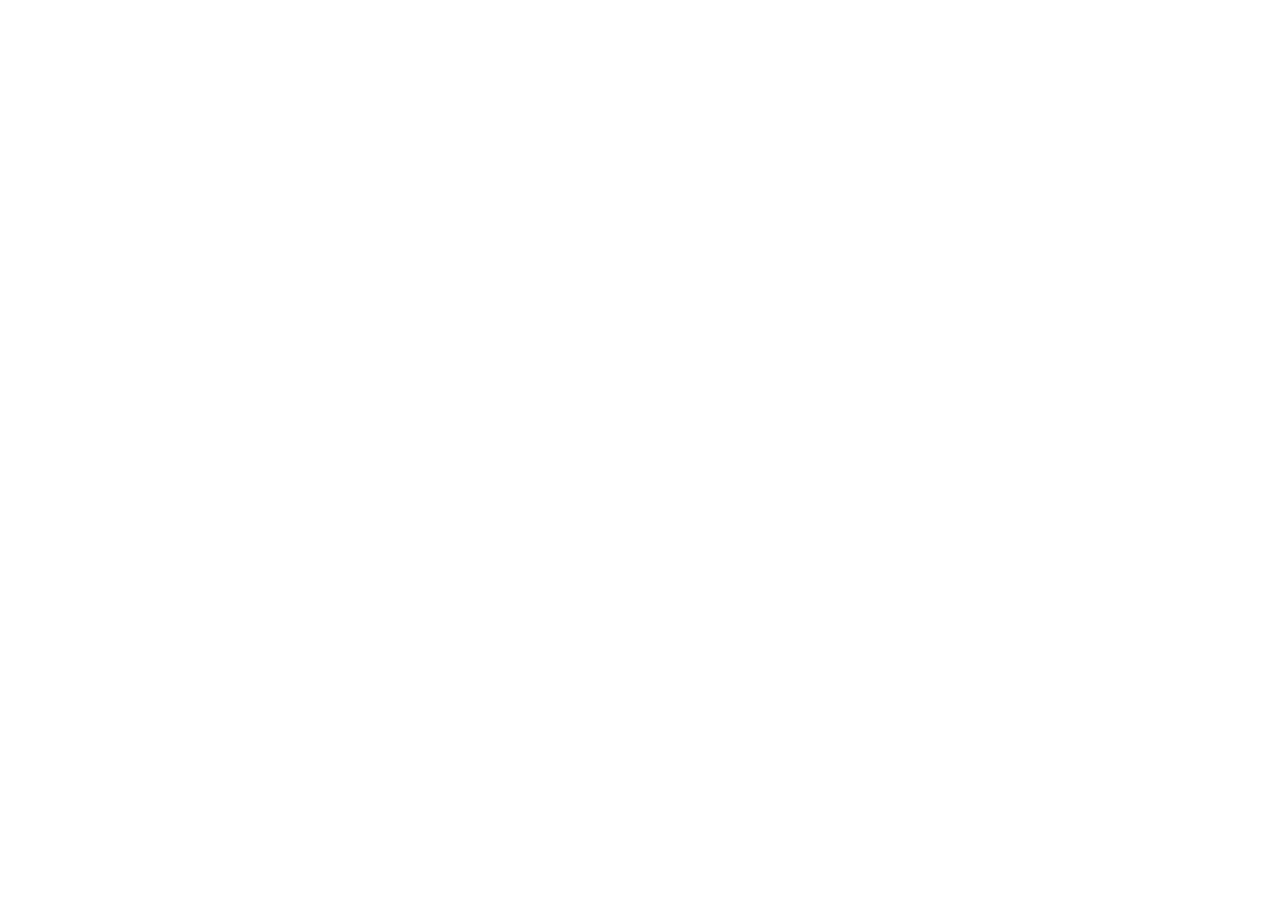
==== commit 9799cc19: "情侣网站 · 公开镜像快照（2026-09-28） 第七轮全量审查修复（113 条发现处置 112 条）+ 2026-09-23 的切页外壳改造（背景音乐不再中断）。 离线回归 43 套 / 2029" ====
--- a/anniversary.html
+++ b/anniversary.html
@@ -16,6 +16,7 @@
   <script src="api/config.php"></script>
   <script src="assets/js/config.js"></script>
   <script src="assets/js/gate.js"></script>
+  <script src="assets/js/lifecycle.js"></script>
   <script src="assets/js/lunar.js"></script>
 </head>
 <body data-page="anniversary.html">
@@ -32,11 +33,12 @@
         <li><a href="anniversary.html">🎂 纪念日</a></li>
         <li><a href="letter.html">💌 情书</a></li>
         <li><a href="game.html">🎮 小游戏</a></li>
+        <li><a href="achievements.html">🏆 成就</a></li>
       </ul>
     </div>
   </nav>
 
-  <main>
+  <main id="view">
     <section class="section" style="padding-top:120px">
       <div class="container">
         <div class="section-title reveal">
@@ -62,19 +64,11 @@
         <div class="anniv-grid" id="annivGrid"></div>
       </div>
     </section>
-  </main>
+  
 
-  <footer>
-    <div class="brand-line">© <span id="footYear"></span> · <span class="foot-heart">♥</span> <span data-brand>我们的家</span></div>
-    <div>用爱写成的网站 · 每一天都是纪念日</div>
-  </footer>
-
-  <button id="musicBtn" aria-label="音乐"><span id="musicIcon">🎵</span></button>
-  <button id="topBtn" aria-label="返回顶部">↑</button>
-  <canvas id="fxCanvas"></canvas>
-
-  <!-- 日历导入指引 -->
-  <div class="modal" id="icsGuide">
+    <canvas id="fxCanvas"></canvas>
+    <!-- 日历导入指引 -->
+    <div class="modal" id="icsGuide">
     <div class="modal-card glass">
       <h3>📅 把纪念日加到手机日历</h3>
       <p class="modal-sub">下载 .ics 文件导入一次即可，之后每年都由系统日历提醒你（提前 7 / 3 / 1 天 + 当天上午 9 点）。</p>
@@ -90,6 +84,16 @@
       </div>
     </div>
   </div>
+  </main>
+
+  <footer>
+    <div class="brand-line">© <span id="footYear"></span> · <span class="foot-heart">♥</span> <span data-brand>我们的家</span></div>
+    <div>用爱写成的网站 · 每一天都是纪念日</div>
+  </footer>
+
+  <button id="musicBtn" aria-label="音乐"><span id="musicIcon">🎵</span></button>
+  <button id="topBtn" aria-label="返回顶部">↑</button>
+
 
   <script>
     document.getElementById("footYear").textContent = new Date().getFullYear();
@@ -97,5 +101,6 @@
   <script src="assets/js/countdown.js"></script>
   <script src="assets/js/calendar.js"></script>
   <script src="assets/js/main.js"></script>
+  <script src="assets/js/shell.js"></script>
 </body>
 </html>
--- a/assets/css/style.css
+++ b/assets/css/style.css
@@ -9,17 +9,32 @@
   --rose-soft:   #f8bbd0;   /* 浅粉 */
   --peach:       #ffab91;   /* 蜜桃橙 */
   --lavender:    #b39ddb;   /* 淡紫 */
-  --gold:        #f9a825;   /* 暖金 */
+  --gold:        #f9a825;   /* 暖金（品牌色，别拿它当文字色） */
+  --gold-ink:    #7a5c00;   /* 当文字用的金：近白卡上 6.2:1（原 #f9a825 只有 1.94:1，F-S10-04；
+                               再压到 #7a5c00 是因为 12~16% 金底衬上还要 ≥ 4.5，见 S10-09） */
+  --rose-ink:    #c2185b;   /* 当文字用的玫色：近白卡 5.87:1 / 12% 玫底 5.0:1
+                               （--rose #f06292 压在卡上只有 3.01:1，S10-07 / S10-08） */
   --bg:          #fff6f9;   /* 页面底色 */
   --card:        rgba(255, 255, 255, 0.72);
   --glass-border:rgba(255, 255, 255, 0.85);
   --ink:         #5c4150;   /* 主文字 */
-  --ink-soft:    #9a7b8a;   /* 次要文字 */
+  --ink-soft:    #7d5f6c;   /* 次要文字：原 #9a7b8a 在浅色下只有 3.55–3.75:1（正文级要 4.5:1），
+                                往深走两档到 5:1 以上（先试 #8a6a78 实测只有 4.49 —— 差 0.01 也是不达标，F-S10-05） */
   --shadow:      0 12px 32px rgba(214, 51, 108, 0.14);
   --shadow-sm:   0 4px 14px rgba(214, 51, 108, 0.10);
   --radius:      20px;
+  --t-fast:      150ms;   /* 动效令牌：微交互统一时长/缓动 */
+  --t-mid:       250ms;
+  --t-slow:      400ms;
+  --ease:        cubic-bezier(0.2, 0.7, 0.3, 1);
   --grad:        linear-gradient(135deg, #ff9a9e 0%, #fecfef 55%, #fbd2e0 100%);
   --grad-btn:    linear-gradient(135deg, #ff8aab 0%, #f06292 55%, #d81b60 100%);
+  /* 承载文字/图标时的深色变体（S10-04）：白字压上面那条亮渐变只有 2.11~3.06:1，
+     而且**任何字色都不可能同时压住亮端与暗端**（两端亮度差只有 1.45 倍，4.5:1 在
+     数学上无解）—— 只能把这层底换深。三段实测：4.95 / 5.87 / 6.97。
+     亮渐变只留给纯装饰（.section-title h2::after / .tl-item .dot / .quiz-progress .bar /
+     .ach-bar i / .scroll-bar / 渐变裁字的标题），凡是"底上有画出来的字"的面都用这条。 */
+  --grad-btn-ink:linear-gradient(135deg, #d81b60 0%, #c2185b 55%, #ad1457 100%);
   --font:        "PingFang SC", "Hiragino Sans GB", "Microsoft YaHei",
                  "Noto Sans SC", "Source Han Sans SC", sans-serif;
 }
@@ -27,7 +42,13 @@
 /* ---------- 基础 ---------- */
 * { margin: 0; padding: 0; box-sizing: border-box; }
 
-html { scroll-behavior: smooth; }
+/* 切页外壳（shell.js:204）用 `window.scrollTo(0, y)` 归位：按 CSSOM View，省略
+   behavior 时取的就是**该滚动容器**的 scroll-behavior —— 一条全局 smooth 会把
+   「换页立刻回顶部」变成"先停在目标页底部、再慢慢滑回顶部"的动画（S10-02），
+   浏览器后退还原位置同理。
+   全站唯一需要平滑的入口（#topBtn）自己显式传了 behavior:"smooth"（main.js:94），
+   页面里也没有任何 `href="#…"` 页内锚点，所以这条必须是 auto。 */
+html { scroll-behavior: auto; }
 
 body {
   font-family: var(--font);
@@ -116,7 +137,7 @@
   gap: 8px;
   padding: 13px 30px;
   border-radius: 999px;
-  background: var(--grad-btn);
+  background: var(--grad-btn-ink);   /* 底上有白字：必须用深色变体（--grad-btn 上白字只有 2.11:1，S10-04） */
   color: #fff;
   font-size: 1rem;
   font-weight: 600;
@@ -162,13 +183,33 @@
   font-size: 0.95rem;
 }
 
-/* 滚动浮现动画 */
+/* 滚动浮现动画
+   ⚠️ 隐藏态**只剩位移，不再把 opacity 压到 0**（S10-01）：外壳换视图是
+   `#view.innerHTML = fresh.innerHTML` 整段一次换入的，而 opacity:0 只能靠页内脚本
+   全部加载完成之后才跑的 `revealNow()`（main.js:740）摘掉 —— 于是每次站内点导航，
+   用户先看到一个「只有导航栏 + 背景 + 页脚、没有任何正文」的页面，脚本到位后才
+   0.7s 淡入（首访某页 / 弱网时窗口最长；页内脚本是 async=false 串行加载的）。
+   现在内容任何时刻都可见，只差一段 28px 的位移；`.visible` 仍由 JS 在元素进视口时
+   加上，"浮现"的滑动动画照旧（见 [A] 段的守卫断言）。 */
 .reveal {
-  opacity: 0;
   transform: translateY(28px);
-  transition: opacity 0.7s ease, transform 0.7s ease;
+  transition: transform 0.7s ease;
 }
 .reveal.visible { opacity: 1; transform: none; }
+
+/* 外壳视图容器：换视图那一帧新内容是整段换入的，而相册/每日一问/留言板/成就墙
+   这些区块出厂都是空壳、要等页内脚本填 —— 那段时间 #view 高度掉到近 0，页面塌陷、
+   页脚上浮到屏幕中间，滚动位置还被钳掉（S10-14）。给一个下限，保证"换页那一帧"
+   仍然是一页的高度。
+   ⚠️ 不要给 #view 加 transform/filter/backdrop-filter：那会让它成为
+   .modal{position:fixed} 的包含块，弹窗改成相对 #view 定位（而不是视口）。 */
+#view { min-height: 60vh; }
+
+/* 换视图后焦点会被搬到 #view 容器上（shell.js 第 6b 步；被激活的链接随旧视图一起
+   销毁，不搬的话焦点掉回 body、下一次 Tab 从文档最开头重来）。容器不是交互控件，
+   焦点环画在整块内容外框上只会让人以为页面出错 —— 去掉它。视图内部的链接/按钮
+   仍然保留各自的 :focus-visible 样式（S15-05）。 */
+#view:focus { outline: none; }
 
 /* ---------- 导航栏 ---------- */
 #nav {
@@ -231,7 +272,7 @@
 .nav-links a:hover { color: var(--rose-deep); background: rgba(240, 98, 146, 0.10); }
 .nav-links a.active {
   color: #fff;
-  background: var(--grad-btn);
+  background: var(--grad-btn-ink);   /* 当前页药丸上有白字 → 深色变体（S10-04） */
   box-shadow: var(--shadow-sm);
 }
 
@@ -398,7 +439,9 @@
 .feature-card .link {
   display: inline-block;
   margin-top: 14px;
-  color: var(--rose);
+  /* 0.9rem/600 是正文级（要 4.5:1）：--rose 压在近白卡上只有 3.01:1，
+     改用"当文字用的玫色"（浅色 5.87:1 / 暗色 7.83:1，S10-07） */
+  color: var(--rose-ink);
   font-weight: 600;
   font-size: 0.9rem;
 }
@@ -450,7 +493,7 @@
 }
 .chip:hover { color: var(--rose-deep); }
 .chip.active {
-  background: var(--grad-btn);
+  background: var(--grad-btn-ink);   /* 选中态底上有白字 → 深色变体（S10-04） */
   color: #fff;
   box-shadow: var(--shadow);
 }
@@ -475,13 +518,25 @@
   position: absolute;
   left: 0; right: 0; bottom: 0;
   padding: 30px 16px 12px;
-  background: linear-gradient(transparent, rgba(60, 20, 40, 0.72));
+  /* 白字压在**任意用户照片**上（S10-15）：原来的 transparent → rgba(60,20,40,.72)
+     在 30px 的渐隐中段才到 32% 浓度，纯白照片上白字只有约 1.9–2.3:1。
+     现在 38% 处就到 0.82、底端 0.9，文字所在的那条带内最弱处也 ≥ 6:1（纯白照片），
+     顶部仍由 0.16 渐入，渐隐观感保留。text-shadow 只是兜底，不计入对比度。 */
+  background: linear-gradient(rgba(60, 20, 40, 0.16) 0%, rgba(60, 20, 40, 0.82) 38%, rgba(60, 20, 40, 0.9) 100%);
   color: #fff;
   font-size: 0.9rem;
+  text-shadow: 0 1px 3px rgba(30, 8, 18, 0.55);
   opacity: 0;
   transition: opacity 0.3s ease;
 }
 .photo:hover .cap { opacity: 1; }
+
+/* 触屏设备没有 hover：删除按钮与照片说明必须常显，
+   否则手机上它们永远不可见 —— 照片删除功能在移动端等于不可用。 */
+@media (hover: none) {
+  .photo .photo-del { opacity: 1; }
+  .photo .cap { opacity: 1; }
+}
 
 /* 灯箱 */
 #lightbox {
@@ -513,11 +568,14 @@
   transform: translateX(-50%);
   color: #fff;
   font-size: 1rem;
-  background: rgba(0,0,0,0.35);
+  /* 短视口（横屏手机）里照片底边会落到这条药丸后面，白字最坏情况只有 2.44:1
+     （S10-15）：底衬加深到 0.7 的深酒红，纯白照片上也有 7.4:1。 */
+  background: rgba(24, 8, 16, 0.7);
   padding: 8px 20px;
   border-radius: 999px;
   max-width: 80vw;
   text-align: center;
+  text-shadow: 0 1px 3px rgba(0, 0, 0, 0.5);
 }
 .lb-btn {
   position: absolute;
@@ -556,10 +614,14 @@
   left: 50%;
   top: 0; bottom: 0;
   width: 3px;
-  transform: translateX(-50%);
+  /* 进视口时从上往下"画"出来（timeline.js 加 .drawn） */
+  transform: translateX(-50%) scaleY(0);
+  transform-origin: top center;
+  transition: transform 1.1s var(--ease, ease);
   background: linear-gradient(var(--rose-soft), var(--rose), var(--lavender));
   border-radius: 3px;
 }
+.timeline.drawn::before { transform: translateX(-50%) scaleY(1); }
 .tl-item {
   position: relative;
   width: 50%;
@@ -590,7 +652,8 @@
 .tl-date {
   display: inline-block;
   font-size: 0.82rem;
-  color: var(--rose-deep);
+  /* --rose-deep 单压卡片是 4.87:1，但垫上自己的 12% 玫红底衬后掉到 4.29:1（S10-08） */
+  color: var(--rose-ink);
   background: rgba(240, 98, 146, 0.12);
   padding: 3px 12px;
   border-radius: 999px;
@@ -608,7 +671,9 @@
 }
 .tl-item.tl-future .tl-date {
   background: rgba(249, 168, 37, 0.16);
-  color: #b26a00;
+  /* 0.82rem/600 是正文级：原 #b26a00 压在 16% 金底上只有 3.65:1（S10-09），
+     --gold-ink 已一并再压深一档到 #7a5c00（该底上是 5.4:1） */
+  color: var(--gold-ink);
 }
 .tl-item.tl-future .dot {
   background: linear-gradient(135deg, #f9a825, #f06292);
@@ -645,7 +710,8 @@
 .lunar-badge {
   display: inline-block;
   font-size: 0.7rem;
-  color: var(--rose-deep);
+  /* 12% 玫红底衬上的小字：--rose-deep 只有 4.29:1（S10-08），改用 --rose-ink（5.0:1） */
+  color: var(--rose-ink);
   background: rgba(240, 98, 146, 0.12);
   border: 1px solid rgba(240, 98, 146, 0.35);
   padding: 1px 8px;
@@ -653,7 +719,7 @@
   margin-right: 4px;
   vertical-align: 1px;
 }
-.anniv-card .date .lunar-solar { color: var(--rose); font-weight: 600; }
+.anniv-card .date .lunar-solar { color: var(--rose-ink); font-weight: 600; }   /* 0.85rem 正文级：--rose 只有 3.01:1（S10-07） */
 .anniv-card .count {
   margin-top: 14px;
   font-size: clamp(1.5rem, 4vw, 2.1rem);
@@ -783,7 +849,7 @@
   font-size: 0.72rem;
   padding: 3px 10px;
   border-radius: 999px;
-  background: var(--grad-btn);
+  background: var(--grad-btn-ink);   /* 0.72rem 白字 → 深色变体（S10-04） */
   color: #fff;
   box-shadow: var(--shadow-sm);
 }
@@ -824,7 +890,14 @@
   overflow: hidden;
   transition: all 0.4s ease;
 }
-.wish.open .w-text { opacity: 1; max-height: 120px; }
+/* 展开态必须**放开高度上限**：原来是 max-height:0 → 120px，而 overflow:hidden
+   从来没被放开、也没有 line-clamp/滚动条 —— 0.8rem/1.7 行高约 21.8px，120px ≈ 5.5 行，
+   一张 150px 宽的卡片每行约 9 个汉字，超过约 50 字的心愿就被静默吃掉后半截，
+   用户还以为写完了（后台 wishes 的"说明"是 input[type=text] 且没有 maxlength，
+   写长完全可能，S10-12）。
+   代价：max-height 0 → none 不可插值，展开的高度变化变成瞬时（淡入仍在），
+   换来的是"任何长度的心愿都读得完"。 */
+.wish.open .w-text { opacity: 1; max-height: none; }
 
 /* ---------- 写情书弹窗 & 通用输入 ---------- */
 .modal {
@@ -864,13 +937,17 @@
   background: rgba(255, 255, 255, 0.92);
   font-size: 0.98rem;
   color: var(--ink);
-  outline: none;
+  /* 同 .unlock-card input：这条 `outline: none` 与全局 `:focus-visible` 同权重、
+     靠"写在后面"取胜，属同一处脆弱点（S10-11）—— 一并删掉，把焦点环交回全局那条。 */
   transition: border-color 0.3s ease;
   font-family: inherit;
   resize: vertical;
 }
 .field:focus { border-color: var(--rose); }
-.field::placeholder { color: #c9a8b6; }
+/* 浅色下输入框的 placeholder：#c9a8b6 压在近白底上只有 2.15:1（需 4.5:1），
+   它是「这里能输入」的唯一视觉提示，太淡看不见就等于没有提示（F-S10-07）。
+   换成同色系深一档 #8a6a78（实测 ≥4.5:1）；暗色那条本来就达标，未动。 */
+.field::placeholder { color: #8a6a78; }
 
 /* ---------- 悄悄话留言板 ---------- */
 .board {
@@ -884,7 +961,7 @@
   margin-bottom: 20px;
 }
 .board-input #msgName { flex: 0 0 140px; }
-.board-input #msgText { flex: 1; }
+.board-input #msgText { flex: 1; min-width: 0; }   /* 同上：flex 子项要允许收缩（S10-13） */
 .board-input .btn { flex-shrink: 0; padding: 12px 26px; }
 .board-empty {
   text-align: center;
@@ -892,6 +969,11 @@
   padding: 22px 0;
   font-size: 0.92rem;
 }
+/* 长串必须能在卡片内断行（S10-13）：留言上限正好 100 字（letter.html:90），
+   粘一条 100 字的长链接就会命中 —— 没有这两条时 flex item 的最小尺寸按 min-content
+   算，.msg-main 撑穿 .board(680px)/.container(92vw)，最后被 body{overflow-x:hidden}
+   裁掉：手机上既看不全也滚不到，等于内容丢失。 */
+.msg-main { min-width: 0; }
 .msg-item {
   display: flex;
   align-items: center;
@@ -906,13 +988,17 @@
 }
 .msg-item:hover { transform: translateX(4px); box-shadow: var(--shadow-sm); }
 .msg-main b { color: var(--rose-deep); margin-right: 6px; }
-.msg-text { color: var(--ink); font-size: 0.95rem; }
+.msg-text { color: var(--ink); font-size: 0.95rem; overflow-wrap: anywhere; }
 .msg-side { display: flex; align-items: center; gap: 8px; flex-shrink: 0; }
 .msg-time { color: var(--ink-soft); font-size: 0.76rem; font-variant-numeric: tabular-nums; }
 .msg-del {
   width: 24px; height: 24px;
   border-radius: 50%;
-  color: #c9a8b6;
+  /* 原 #c9a8b6：在这张近白卡上真机实测只有 2.14:1（F-S10-07 只改了 placeholder，
+     漏了这枚按钮），而它是全站唯一的留言删除入口 —— 等于把删除操作藏起来了。
+     改用 --ink-soft（与紧邻的 .msg-time 同一个色）：浅色 5.6:1 / 暗色 6.0:1，
+     两态都过 AA。hover 态仍是红色 #c62828，破坏性语义没丢（R5-15）。 */
+  color: var(--ink-soft);
   font-size: 0.8rem;
   display: flex;
   align-items: center;
@@ -968,7 +1054,9 @@
 .quiz-opt.correct {
   border-color: #43a047;
   background: rgba(67, 160, 71, 0.12);
-  color: #2e7d32;
+  /* 1rem/700 够不到"大字"门槛（18.66px bold），要 4.5:1：原 #2e7d32 压在 12% 绿底上
+     只有 4.45:1（差 0.05，S10-10），加深一档到 #1b5e20（6.9:1） */
+  color: #1b5e20;
   font-weight: 700;
 }
 .quiz-opt.wrong {
@@ -991,7 +1079,7 @@
 .quiz-verdict .quiz-record {
   display: inline-block;
   margin-top: 8px;
-  color: var(--gold);
+  color: var(--gold-ink);
   font-weight: 700;
   font-size: 0.95rem;
 }
@@ -1086,7 +1174,10 @@
   text-align: center;
   letter-spacing: 6px;
   color: var(--ink);
-  outline: none;
+  /* ⚠️ 这里原本写死 `outline: none`：它的优先级 (0,1,1) 高于全局 `:focus-visible`
+     (0,1,0)，于是全站门禁唯一的输入框在键盘聚焦时**拿不到那圈 2px 焦点环**
+     （只剩边框变色，3.01:1 刚好卡在非文本 3:1 线上，S10-11）。删掉即可，
+     焦点环交回文件末尾那条全局规则。 */
   transition: border-color 0.3s ease;
   font-family: inherit;
 }
@@ -1109,7 +1200,7 @@
   z-index: 150;
   width: 52px; height: 52px;
   border-radius: 50%;
-  background: var(--grad-btn);
+  background: var(--grad-btn-ink);   /* 白字图标压在底上 → 深色变体，保证 ≥3:1（S10-04） */
   color: #fff;
   font-size: 1.25rem;
   display: flex;
@@ -1120,6 +1211,41 @@
 }
 #musicBtn:hover { transform: scale(1.1) rotate(8deg); }
 #musicBtn.off { opacity: 0.75; }
+/* 自动播放被浏览器拦下时的提示: 按钮呼吸, 表示"点一下就能响"
+   (系统开了"减弱动态效果"时会被文件末尾的 prefers-reduced-motion 块统一关掉) */
+#musicBtn.wake { animation: musicWake 1.7s ease-in-out infinite; }
+@keyframes musicWake {
+  0%, 100% { transform: scale(1); box-shadow: var(--shadow); }
+  50% { transform: scale(1.16); box-shadow: 0 0 0 10px rgba(240, 98, 146, 0.16); }
+}
+/* 正在等缓冲(整曲近 1MB, 慢主机上要等一会儿): 轻轻闪一下表示"在加载"，
+   与 .wake 的"点一下就能响"区分开 */
+#musicBtn.loading { animation: musicLoad 1.5s ease-in-out infinite; }
+@keyframes musicLoad {
+  0%, 100% { opacity: 0.5; transform: scale(0.94); }
+  50% { opacity: 1; transform: scale(1.03); }
+}
+/* 自动播放被拦下时的常驻提示(贴在音乐按钮左侧, 出声即消失)。
+   pointer-events:none 是必须的: 否则它会挡住"点一下页面任意处"的那一下。
+   0.78rem 白字 → 底必须用深色变体（亮渐变上只有 2.11:1，S10-04）。 */
+.music-hint {
+  position: fixed;
+  right: 84px; bottom: 30px;
+  z-index: 151;
+  padding: 7px 13px;
+  border-radius: 999px;
+  background: var(--grad-btn-ink);
+  color: #fff;
+  font-size: 0.78rem;
+  white-space: nowrap;
+  box-shadow: var(--shadow);
+  pointer-events: none;
+  animation: hintFloat 1.8s ease-in-out infinite;
+}
+@keyframes hintFloat {
+  0%, 100% { transform: translateY(0); }
+  50% { transform: translateY(-4px); }
+}
 
 #topBtn {
   position: fixed;
@@ -1155,7 +1281,10 @@
   opacity: 0;
   pointer-events: none;
   transition: all 0.35s ease;
-  white-space: nowrap;
+  /* 长文案（例如接口返回的错误信息）不能 nowrap，否则会直接溢出屏幕 */
+  max-width: min(92vw, 560px);
+  text-align: center;
+  word-break: break-word;
 }
 #toast.show { opacity: 1; transform: translateX(-50%) translateY(0); }
 
@@ -1175,11 +1304,6 @@
   animation: heartbeat 1.4s ease-in-out infinite;
 }
 footer .brand-line { margin-bottom: 6px; font-weight: 600; color: var(--ink); }
-footer .music-credit {
-  margin-top: 6px;
-  font-size: 0.76rem;
-  opacity: 0.62;
-}
 
 /* ---------- 主页: 恋爱进度环 + 回忆闪现 ---------- */
 .progress-row {
@@ -1210,7 +1334,13 @@
 }
 .ring-fill {
   fill: none;
-  stroke: var(--grad-btn);
+  /* ⚠️ stroke 在多数浏览器里不接受 CSS 渐变函数（linear-gradient()）：
+     写 stroke: var(--grad-btn) 会让整条声明被判无效、填充环完全不绘制
+     （只剩浅色底环）。改用真实 SVG 渐变后还有第二个坑：url(#ringGrad) 写在
+     "外部样式表"里时，部分浏览器会按样式表基准去解析这个 fragment，取不到
+     home.html 内联 <defs> 里的那个渐变 —— 填充环照样不绘制。所以它改由
+     <circle> 上的 SVG 呈现属性 stroke="url(#ringGrad)" 指定（呈现属性按文档
+     解析，稳定），这里只留几何与动效。 */
   stroke-width: 9;
   stroke-linecap: round;
   transition: stroke-dashoffset 0.2s linear;
@@ -1316,7 +1446,7 @@
 .compat-row.ok { background: rgba(129, 199, 132, 0.10); }
 .compat-row.no { background: rgba(239, 154, 154, 0.08); }
 .compat-q { font-weight: 600; color: var(--ink); margin-bottom: 4px; }
-.compat-ans { color: var(--ink-soft); font-size: 0.84rem; line-height: 1.5; }
+.compat-ans { color: var(--ink-soft); font-size: 0.84rem; line-height: 1.5; overflow-wrap: anywhere; }   /* 长答案同样不许撑穿卡片（S10-13） */
 
 /* 身份选择（发起挑战） */
 .compat-rolepick {
@@ -1365,8 +1495,11 @@
   font-variant-numeric: tabular-nums;
   min-width: 44px;
 }
-.compat-hist-info { flex: 1; font-size: 0.85rem; color: var(--ink-soft); }
-.compat-hist-time { font-size: 0.75rem; color: var(--ink-soft); opacity: 0.8; }
+.compat-hist-info { flex: 1; min-width: 0; font-size: 0.85rem; color: var(--ink-soft); }   /* 同上：flex 子项允许收缩（S10-13） */
+/* 12px 是正文级，要 4.5:1。原来叠了 opacity:.8 把 --ink-soft 又朝底色拉回去，
+   真机实测浅色只剩 3.65:1、暗色 4.41:1 —— 两态都不达标。这里只去掉那层重复淡化，
+   不动 --ink-soft 本身（它被全站二十多处共用，改了会牵动整个设计系统）。 */
+.compat-hist-time { font-size: 0.75rem; color: var(--ink-soft); }
 
 /* ---------- 响应式 ---------- */
 @media (max-width: 900px) {
@@ -1387,11 +1520,39 @@
     border-radius: 0 0 20px 20px;
     gap: 4px;
     transform: translateY(-140%);
-    transition: transform 0.35s ease;
+    /* 收起态不能只是"位移出视口"（S10-05）：元素还在 DOM 里、照样可聚焦，
+       键盘用户按 Tab 会把焦点送到屏幕外（焦点环也画在视口外 = 看不见焦点，
+       WCAG 2.4.7），读屏则会念到 7 条看不见的链接。visibility:hidden 同时
+       移出焦点顺序与无障碍树；transition 里给 visibility 加 0.35s 延迟，
+       是为了让"收起"的位移动画播完再真正隐藏（展开时 0s，立即可见）。 */
+    visibility: hidden;
+    transition: transform 0.35s ease, visibility 0s linear 0.35s;
   }
-  .nav-links.open { transform: none; }
+  .nav-links.open { transform: none; visibility: visible; transition: transform 0.35s ease, visibility 0s; }
   .nav-links a { text-align: center; padding: 12px; font-size: 1rem; }
   #navToggle { display: flex; align-items: center; justify-content: center; }
+
+  /* 暗色 + 手机：汉堡面板原本仍是浅粉底 —— 面板底色这条规则写在移动端媒体查询里，
+     而暗色段只覆盖了 #nav（挂在其下的 .nav-links 没有暗色版本），于是近白字
+     （--ink #f2e6ec）压在近乎同色的底上：实测 1.06:1，七条导航链接一条都看不见
+     （第四轮 F-S10-01）。
+     这三条必须**写在媒体查询内部**：桌面端 .nav-links 是 #nav 里一条透明的行内导航，
+     给它加深色底会把桌面导航整条变成深色药丸（验收里有专门的反向守卫断言）。 */
+  :root[data-theme="dark"] .nav-links {
+    background: rgba(24, 18, 24, 0.96);
+    border-bottom: 1px solid rgba(255, 255, 255, 0.08);
+  }
+  :root[data-theme="dark"] .nav-links a:hover {
+    color: var(--rose);
+    background: rgba(255, 143, 180, 0.18);
+  }
+  /* 当前页那颗药丸：浅色下是"白字压品牌粉渐变"（两套主题都只有 2.1~2.2:1），
+     暗色面板上换成"玫色字 + 玫色半透明底"，对比度上到 5:1 以上 */
+  :root[data-theme="dark"] .nav-links a.active {
+    color: var(--rose);
+    background: rgba(255, 143, 180, 0.18);
+    box-shadow: none;
+  }
 
   .stat-grid { grid-template-columns: repeat(2, 1fr); gap: 12px; }
   .card-grid { grid-template-columns: 1fr; }
@@ -1409,5 +1570,493 @@
   #lbNext { right: 8px; }
 
   .progress-row { grid-template-columns: 1fr; }
-  .tl-year { top: 56px; }
-}
+  /* 吸顶位置必须 ≥ 导航实际高度（.nav-inner 是 62px，与上面 .nav-links 的 top:62px 同源）：
+     原来是 56px，比导航矮 6px → 年份胶囊的顶边被半透明导航压住（字没被挡，是上边框被切一刀）。
+     与桌面端那条（top:66px = 62 + 4 的间隙）对齐（F-S10-09）。 */
+  .tl-year { top: 66px; }
+}
+
+/* ============================================================
+   纪念日 → 手机日历（.ics 导出）
+   ============================================================ */
+.ics-bar {
+  display: flex; flex-wrap: wrap; gap: 10px;
+  justify-content: center; margin: 4px 0 26px;
+}
+.ics-bar .btn { font-size: 0.95rem; }
+.anniv-ics { margin-top: 14px; padding: 8px 14px; font-size: 0.82rem; }
+.ics-steps {
+  margin: 0 0 14px 1.1em; padding: 0;
+  color: var(--ink); font-size: 0.88rem; line-height: 1.9;
+}
+.ics-steps li { margin-bottom: 2px; }
+.ics-steps b { color: var(--rose-deep); }
+@media (max-width: 700px) {
+  .ics-bar .btn { width: 100%; justify-content: center; }
+}
+
+/* ============================================================
+   纪念卡（Canvas 生成）
+   ============================================================ */
+.card-modal { max-width: 560px; max-height: 92vh; overflow-y: auto; }
+.card-preview {
+  display: block; width: 100%; max-width: 300px;
+  margin: 4px auto 18px; border-radius: 16px; box-shadow: var(--shadow);
+}
+
+/* ============================================================
+   时间胶囊
+   ============================================================ */
+.capsule-grid {
+  display: grid; grid-template-columns: repeat(auto-fill, minmax(260px, 1fr));
+  gap: 18px;
+}
+.capsule {
+  padding: 22px 20px; border-radius: var(--radius);
+  display: flex; flex-direction: column;
+  transition: transform 0.25s ease, box-shadow 0.25s ease;
+}
+.capsule:hover { transform: translateY(-4px); box-shadow: var(--shadow); }
+.capsule.locked { background: linear-gradient(160deg, rgba(255,255,255,0.88), rgba(255,238,245,0.92)); }
+.capsule-badge { font-size: 0.78rem; color: var(--rose-deep); letter-spacing: 0.04em; margin-bottom: 8px; }
+.capsule h3 { color: var(--ink); font-size: 1.05rem; margin: 0 0 8px; }
+.capsule-date { color: var(--ink-soft); font-size: 0.82rem; margin-bottom: 10px; }
+.capsule-date b { color: var(--rose-deep); font-size: 1.05rem; }
+.capsule-hint { color: var(--ink-soft); font-size: 0.8rem; }   /* 原带 opacity:.85 —— 那层透明把对比度又压掉约 1.8，属重复淡化（F-S10-05） */
+.capsule-body { color: var(--ink); font-size: 0.92rem; line-height: 1.9; white-space: pre-wrap; }
+.capsule-sign { margin-top: 12px; text-align: right; color: var(--rose-deep); font-size: 0.85rem; }
+.capsule-del { margin-top: 14px; align-self: flex-start; padding: 6px 14px; font-size: 0.78rem; }
+.capsule-empty { text-align: center; color: var(--ink-soft); padding: 28px 0; }
+.field-label { display: block; font-size: 0.82rem; color: var(--ink-soft); margin: 4px 0 6px; }
+
+/* ============================================================
+   每日一问
+   ============================================================ */
+.daily-card {
+  max-width: 720px; margin: 0 auto;
+  padding: 26px 24px; border-radius: var(--radius);
+}
+.daily-q { font-size: 1.08rem; color: var(--ink); line-height: 1.9; margin-bottom: 18px; }
+.daily-tag {
+  display: inline-block; margin-right: 8px; padding: 2px 10px;
+  border-radius: 999px; background: rgba(240, 98, 146, 0.12);
+  color: var(--rose-ink);   /* 同上：12% 玫底上 --rose-deep 只有 4.29:1（S10-08） */
+  font-size: 0.72rem; vertical-align: middle;
+}
+.daily-input { width: 100%; }
+.daily-actions { margin-top: 12px; display: flex; justify-content: flex-end; }
+.daily-answer {
+  padding: 12px 14px; border-radius: 14px; margin-bottom: 10px;
+  background: rgba(255, 255, 255, 0.72);
+  border: 1px solid rgba(240, 98, 146, 0.14);
+  line-height: 1.85; color: var(--ink);
+}
+.daily-answer.partner { background: rgba(255, 238, 245, 0.9); }
+.daily-who {
+  display: inline-block; margin-right: 8px;
+  color: var(--rose-deep); font-weight: 600; font-size: 0.82rem;
+}
+.daily-wait { color: var(--ink-soft); font-size: 0.85rem; }
+.daily-note { margin-top: 8px; color: var(--ink-soft); font-size: 0.78rem; }   /* 同上：去掉 opacity:.85（F-S10-05） */
+
+/* ============================================================
+   滚动进度条 + 主题切换按钮
+   ============================================================ */
+.scroll-bar {
+  position: fixed; top: 0; left: 0; z-index: 130;
+  width: 100%; height: 3px;
+  transform: scaleX(0); transform-origin: 0 50%;
+  background: var(--grad-btn);
+  will-change: transform;
+  pointer-events: none;
+}
+.theme-btn {
+  width: 42px; height: 42px;
+  border-radius: 12px;
+  font-size: 1.1rem;
+  line-height: 1;
+  color: var(--rose-deep);
+  background: rgba(255, 255, 255, 0.8);
+  box-shadow: var(--shadow-sm);
+  margin-right: 8px;
+  transition: transform 0.2s ease, background 0.25s ease;
+}
+.theme-btn:hover { transform: translateY(-2px) scale(1.05); }
+.theme-btn:active { transform: scale(0.96); }
+
+/* ============================================================
+   暗色主题
+   （assets/js/theme.js 在 <head> 里先设好 data-theme，避免首屏白闪）
+   ============================================================ */
+:root[data-theme="dark"] {
+  --rose:        #ff8fb4;
+  --rose-deep:   #ff6f9c;
+  --rose-soft:   #6d3b52;
+  --peach:       #ffb59a;
+  --lavender:    #c4b0e8;
+  --gold:        #ffcc66;
+  --gold-ink:    #ffcc66;   /* 暗色下这个金本来就有 11.2:1 */
+  --rose-ink:    #ff8fb4;   /* 暗色下"当文字用的玫色"就是亮粉（卡片上 7.8:1，S10-07） */
+  --bg:          #14101a;
+  --card:        rgba(42, 31, 42, 0.72);
+  --glass-border:rgba(255, 255, 255, 0.12);
+  --ink:         #f2e6ec;
+  --ink-soft:    #b9a3b0;
+  --shadow:      0 12px 32px rgba(0, 0, 0, 0.5);
+  --shadow-sm:   0 4px 14px rgba(0, 0, 0, 0.42);
+  --grad:        linear-gradient(135deg, #3b2431 0%, #2a1c28 55%, #241a24 100%);
+  --grad-btn:    linear-gradient(135deg, #ff8fb4 0%, #ff6f9c 55%, #e04a7d 100%);
+}
+:root[data-theme="dark"] body::before {
+  background: radial-gradient(circle, rgba(140, 60, 95, 0.5) 0%, transparent 70%);
+}
+:root[data-theme="dark"] body::after {
+  background: radial-gradient(circle, rgba(80, 55, 110, 0.45) 0%, transparent 70%);
+}
+:root[data-theme="dark"] #nav {
+  background: rgba(24, 18, 24, 0.82);
+  border-bottom-color: rgba(255, 255, 255, 0.08);
+}
+:root[data-theme="dark"] #nav.scrolled { box-shadow: 0 6px 24px rgba(0, 0, 0, 0.45); }
+:root[data-theme="dark"] #navToggle,
+:root[data-theme="dark"] .theme-btn { background: rgba(255, 255, 255, 0.08); color: var(--ink); }
+:root[data-theme="dark"] .hero-greeting,
+:root[data-theme="dark"] .rotator .msg,
+:root[data-theme="dark"] .chip,
+:root[data-theme="dark"] .msg-item,
+:root[data-theme="dark"] .quiz-opt,
+:root[data-theme="dark"] .compat-hist-row,
+:root[data-theme="dark"] .daily-answer,
+:root[data-theme="dark"] .capsule.locked {
+  background: rgba(255, 255, 255, 0.06);
+  border-color: rgba(255, 255, 255, 0.1);
+}
+:root[data-theme="dark"] .field,
+:root[data-theme="dark"] .unlock-card input {
+  background: rgba(255, 255, 255, 0.07);
+  color: var(--ink);
+  border-color: rgba(255, 255, 255, 0.14);
+}
+:root[data-theme="dark"] .field::placeholder,
+:root[data-theme="dark"] .unlock-card input::placeholder { color: var(--ink-soft); }
+:root[data-theme="dark"] .env-front {
+  background: linear-gradient(150deg, #3a2632 0%, #2b1e28 100%);
+  border-color: rgba(255, 255, 255, 0.12);
+}
+:root[data-theme="dark"] .env-front h3 { color: var(--rose); }
+:root[data-theme="dark"] .env-back {
+  background: linear-gradient(160deg, #2b1f2b 0%, #221820 100%);
+  border-color: rgba(255, 111, 156, 0.28);
+}
+/* 暗色下信封背面的删除按钮：原来直接沿用浅色那条 #c62828（暗红压在暗棕底上只有
+   2.6:1），而它是**破坏性操作**的文案，淡到读不出最容易误点（F-S10-03）。
+   换成浅红并把底衬加深一档，实测对比度见主题套件的 F 段。 */
+:root[data-theme="dark"] .env-del {
+  color: #ff8a80;
+  background: rgba(229, 57, 53, 0.2);
+}
+:root[data-theme="dark"] .env-del:hover { background: rgba(229, 57, 53, 0.32); }
+:root[data-theme="dark"] .tl-item .dot { border-color: #14101a; }
+:root[data-theme="dark"] #topBtn { background: rgba(255, 255, 255, 0.1); color: var(--ink); }
+:root[data-theme="dark"] footer { background: rgba(255, 255, 255, 0.04); }
+:root[data-theme="dark"] .lb-btn { background: rgba(255, 255, 255, 0.16); }
+/* 暗色下这三处 hover 会被上面那些 `:root[data-theme="dark"] …` 基础规则按权重压掉
+   （基础规则 (0,3,0)/(0,4,0) > 状态规则 (0,3,0)/(0,2,0)）：悬停毫无反馈，transition 成了死代码（F-S10-08）。
+   这里补上同权重的暗色 hover；照片删除按钮那条用亮一档的红，因为它是压在暗底上的。 */
+:root[data-theme="dark"] .compat-hist-row:hover { background: rgba(240, 98, 146, 0.14); }
+:root[data-theme="dark"] .photo .photo-del:hover { background: #e53935; }
+:root[data-theme="dark"] .lb-btn:hover { background: rgba(240, 98, 146, 0.7); }
+/* 留言的时间/删除按钮这一组是 R5-15 加的，暗色 hover 那一份漏了（S10-06）：
+   #c62828 压在 rgba(229,57,53,.12)+暗卡上只有 2.26:1，而它是全站唯一的留言删除入口，
+   hover 正是按下前的那一帧。口径与 .env-del 一样：亮一档的红 + 加深一档的底衬。 */
+:root[data-theme="dark"] .msg-del:hover { color: #ff8a80; background: rgba(229, 57, 53, 0.2); }
+:root[data-theme="dark"] .photo .photo-del { background: rgba(0, 0, 0, 0.55); }
+:root[data-theme="dark"] .card-preview { box-shadow: 0 12px 32px rgba(0, 0, 0, 0.6); }
+:root[data-theme="dark"] .tl-year h2 { background: rgba(30, 22, 30, 0.92); color: var(--rose); }
+:root[data-theme="dark"] .tl-item.tl-future .tl-card {
+  background: rgba(255, 255, 255, 0.05);
+  border-color: rgba(249, 168, 37, 0.5);
+}
+:root[data-theme="dark"] .tl-item.tl-future .tl-date { background: rgba(249, 168, 37, 0.2); color: var(--gold); }
+
+/* 这几个元素原本是硬编码的浅色背景，未纳入暗色覆盖：
+   暗色下浅粉底 + 近白/亮粉文字，对比度极低、几乎读不出来。 */
+:root[data-theme="dark"] .truth-card {
+  background: linear-gradient(150deg, #3a2632 0%, #2b1e28 100%);
+  border-color: rgba(255, 111, 156, 0.42);
+  color: var(--rose);
+}
+:root[data-theme="dark"] .today-banner {
+  background: linear-gradient(135deg, #3b2431, #2a1c28);
+  border-color: rgba(255, 111, 156, 0.35);
+  color: var(--rose);
+}
+:root[data-theme="dark"] .unlock-body {
+  background: linear-gradient(160deg, #14101a 0%, #1c1420 50%, #17111c 100%);
+}
+
+/* 状态样式必须单独补一份暗色版。
+   上面那组"基础表面"选择器是 `:root[data-theme="dark"] .X`（优先级 0,3,0），
+   而 .quiz-opt.correct / .chip.active / .daily-answer.partner 这类状态规则只有
+   (0,2,0) —— 基础表面会把它们的 background / border-color 直接盖掉，后果是
+   暗色下"答对/答错"看不出任何区别、分类选中态消失、输入框聚焦没有边框。
+   这里只做新增，不改上面那组基础规则，浅色主题完全不受影响。 */
+:root[data-theme="dark"] .chip.active {
+  background: var(--grad-btn-ink);   /* 底上有白字 → 深色变体（S10-04；暗色亮渐变上白字只有 2.13:1） */
+  color: #fff;
+}
+:root[data-theme="dark"] .quiz-opt:hover:not(:disabled) {
+  border-color: var(--rose);
+  background: rgba(255, 143, 180, 0.12);
+}
+/* 与浅色主题同色系，但提到能压在暗底上的亮度：绿/红各自的"对错"语义不变 */
+:root[data-theme="dark"] .quiz-opt.correct {
+  background: rgba(67, 160, 71, 0.22);
+  border-color: #66bb6a;
+  color: #b9e6bb;
+}
+:root[data-theme="dark"] .quiz-opt.wrong {
+  background: rgba(229, 57, 53, 0.2);
+  border-color: #ef5350;
+  color: #ffb3b0;
+}
+:root[data-theme="dark"] .daily-answer.partner {
+  background: rgba(255, 143, 180, 0.14);
+}
+:root[data-theme="dark"] .field:focus,
+:root[data-theme="dark"] .unlock-card input:focus {
+  border-color: var(--rose);
+}
+
+/* 主题切换时的柔和过渡（只在用户主动切换时加，避免首屏动画） */
+html.theming,
+html.theming body,
+html.theming .glass,
+html.theming #nav,
+html.theming footer,
+html.theming .btn {
+  transition: background-color 0.3s ease, color 0.3s ease, border-color 0.3s ease;
+}
+
+/* ============================================================
+   无障碍：系统开启"减弱动态效果"时，关掉持续动画
+   （参考 MDN / CSS-Tricks / Smashing 的通行做法）
+   ============================================================ */
+/* 键盘导航的焦点环：只在用 Tab 聚焦时显示（:focus-visible），
+   鼠标点击不弹焦点环，键盘用户也不会找不到位置。
+   颜色用 --rose-ink（不是 --rose）：焦点环是**非文本**对比度，要在页面底色上 ≥3:1，
+   --rose #f06292 压在页底只有 2.88:1（差一点点就掉线，S10-07）；--rose-ink 有 5.6:1。 */
+:focus-visible {
+  outline: 2px solid var(--rose-ink);
+  outline-offset: 2px;
+}
+
+@media (prefers-reduced-motion: reduce) {
+  html { scroll-behavior: auto; }
+  *, *::before, *::after {
+    animation-duration: 0.001ms !important;
+    animation-iteration-count: 1 !important;
+    transition-duration: 0.001ms !important;
+  }
+  .brand .heart { animation: none !important; }
+  .reveal { opacity: 1 !important; transform: none !important; }
+  .timeline::before { transform: translateX(-50%) scaleY(1) !important; }
+  .scroll-bar { display: none; }
+}
+
+
+/* ============================================================
+   成就墙 / 关系看板（achievements.html）
+   ------------------------------------------------------------
+   全部用上面 :root 里的变量取色 —— 暗色主题只重定义了变量，
+   这里如果写死颜色，切到暗色就会「亮卡片压暗底」。
+   ============================================================ */
+.ach-top {
+  display: grid;
+  grid-template-columns: 1.6fr 1fr;
+  gap: 18px;
+  margin-bottom: 18px;
+}
+@media (max-width: 720px) {
+  .ach-top { grid-template-columns: 1fr; }
+}
+
+.ach-card {
+  display: flex;
+  align-items: center;
+  gap: 18px;
+  padding: 24px 26px;
+  border-radius: var(--radius);
+}
+.ach-level-icon {
+  font-size: 52px;
+  line-height: 1;
+  filter: drop-shadow(0 6px 14px rgba(214, 51, 108, 0.22));
+}
+.ach-level-main { flex: 1; min-width: 0; }
+.ach-level-title {
+  font-size: 22px;
+  font-weight: 700;
+  color: var(--ink);
+  margin-bottom: 6px;
+}
+.ach-level-sub {
+  font-size: 14px;
+  color: var(--ink-soft);
+  margin-bottom: 12px;
+}
+.ach-level-sub b { color: var(--rose-deep); }
+.ach-bar {
+  height: 10px;
+  border-radius: 999px;
+  background: rgba(240, 98, 146, 0.16);
+  overflow: hidden;
+}
+.ach-bar i {
+  display: block;
+  height: 100%;
+  border-radius: 999px;
+  background: var(--grad-btn);
+  transition: width var(--t-slow) var(--ease);
+}
+
+.ach-side {
+  display: flex;
+  flex-direction: column;
+  align-items: center;
+  justify-content: center;
+  gap: 14px;
+  padding: 24px;
+  border-radius: var(--radius);
+  text-align: center;
+}
+.ach-days {
+  font-size: 46px;
+  font-weight: 700;
+  color: var(--rose-deep);
+  line-height: 1.1;
+}
+.ach-days-label {
+  font-size: 13px;
+  letter-spacing: 2px;
+  color: var(--ink-soft);
+}
+
+.ach-radar-wrap {
+  padding: 22px 22px 10px;
+  border-radius: var(--radius);
+  margin-bottom: 18px;
+}
+.ach-radar-title {
+  font-size: 17px;
+  color: var(--ink);
+  margin-bottom: 10px;
+  text-align: center;
+}
+#achRadar {
+  display: block;
+  width: 100%;
+  max-width: 520px;
+  margin: 0 auto;
+}
+
+.ach-group {
+  padding: 22px 22px 10px;
+  border-radius: var(--radius);
+  margin-bottom: 18px;
+}
+.ach-group-title {
+  display: flex;
+  align-items: center;
+  gap: 8px;
+  font-size: 17px;
+  color: var(--ink);
+  margin-bottom: 12px;
+}
+.ach-group-count {
+  margin-left: auto;
+  font-size: 13px;
+  font-weight: 500;
+  color: var(--ink-soft);
+}
+.ach-list {
+  display: grid;
+  grid-template-columns: repeat(2, minmax(0, 1fr));
+  gap: 10px;
+}
+@media (max-width: 720px) {
+  .ach-list { grid-template-columns: 1fr; }
+}
+.ach-item {
+  display: flex;
+  align-items: center;
+  gap: 10px;
+  padding: 10px 12px;
+  border-radius: 14px;
+  background: rgba(240, 98, 146, 0.06);
+  border: 1px solid rgba(240, 98, 146, 0.12);
+  /* ⚠️ 这里不要再写 opacity（S10-03）：整块 opacity:.72 会把**文字与底衬一起**
+     朝页面背景插值，等于在 --ink-soft（本身 5.55:1）之上又叠一层淡化 ——
+     真机实测未点亮的解锁说明只剩 2.97:1（暗色 4.11:1），而它是"怎么解锁"的唯一说明，
+     未点亮又占绝大多数。与 .capsule-hint / .daily-note 去 opacity 是同一条口径
+     （F-S10-05）：淡化只用颜色表达，不用透明度。 */
+}
+/* 已点亮：加一点玫红底与实边框，暗色下同样看得见（用变量，不吃主题） */
+.ach-item.on {
+  opacity: 1;
+  background: rgba(240, 98, 146, 0.14);
+  border-color: var(--rose);
+  box-shadow: var(--shadow-sm);
+}
+.ach-item-icon { font-size: 20px; flex: 0 0 auto; }
+.ach-item-name {
+  font-size: 14px;
+  font-weight: 600;
+  color: var(--ink);
+  white-space: nowrap;
+  overflow: hidden;
+  text-overflow: ellipsis;
+}
+.ach-item-hint {
+  margin-left: auto;
+  flex: 0 0 auto;
+  font-size: 12px;
+  color: var(--ink-soft);
+}
+/* 已点亮那条提示用的是 --rose-deep，浅色下压在浅色卡上只有 4.2:1 —— 与 --ink-soft 同一类
+   （都是"浅色下次要文字不达 AA"），一并往深走一档（F-S10-05）。 */
+.ach-item.on .ach-item-hint { color: var(--rose-deep); font-weight: 600; }
+:root:not([data-theme="dark"]) .ach-item.on .ach-item-hint { color: #c2185b; }
+
+.ach-note {
+  padding: 20px 22px;
+  border-radius: var(--radius);
+  margin-bottom: 40px;
+}
+.ach-note h3 { font-size: 16px; color: var(--ink); margin-bottom: 10px; }
+.ach-note ul { margin: 0; padding-left: 20px; }
+.ach-note li {
+  font-size: 13px;
+  line-height: 1.9;
+  color: var(--ink-soft);
+}
+.ach-note li b { color: var(--rose-deep); }
+
+/* ============================================================
+   屏幕阅读器专用（视觉隐藏，仍在无障碍树里）
+   ------------------------------------------------------------
+   换视图的播报容器 #viewAnnounce 用它：读屏能念到、屏幕上看不见。
+   标准实现（位置 1px + clip），不用 display:none / visibility:hidden ——
+   那两种会把元素从无障碍树里摘掉，role=status 就不播报了（第七轮 S15-05）。
+   ============================================================ */
+.sr-only {
+  position: absolute;
+  width: 1px;
+  height: 1px;
+  margin: -1px;
+  padding: 0;
+  overflow: hidden;
+  clip: rect(0 0 0 0);
+  white-space: nowrap;
+  border: 0;
+}
